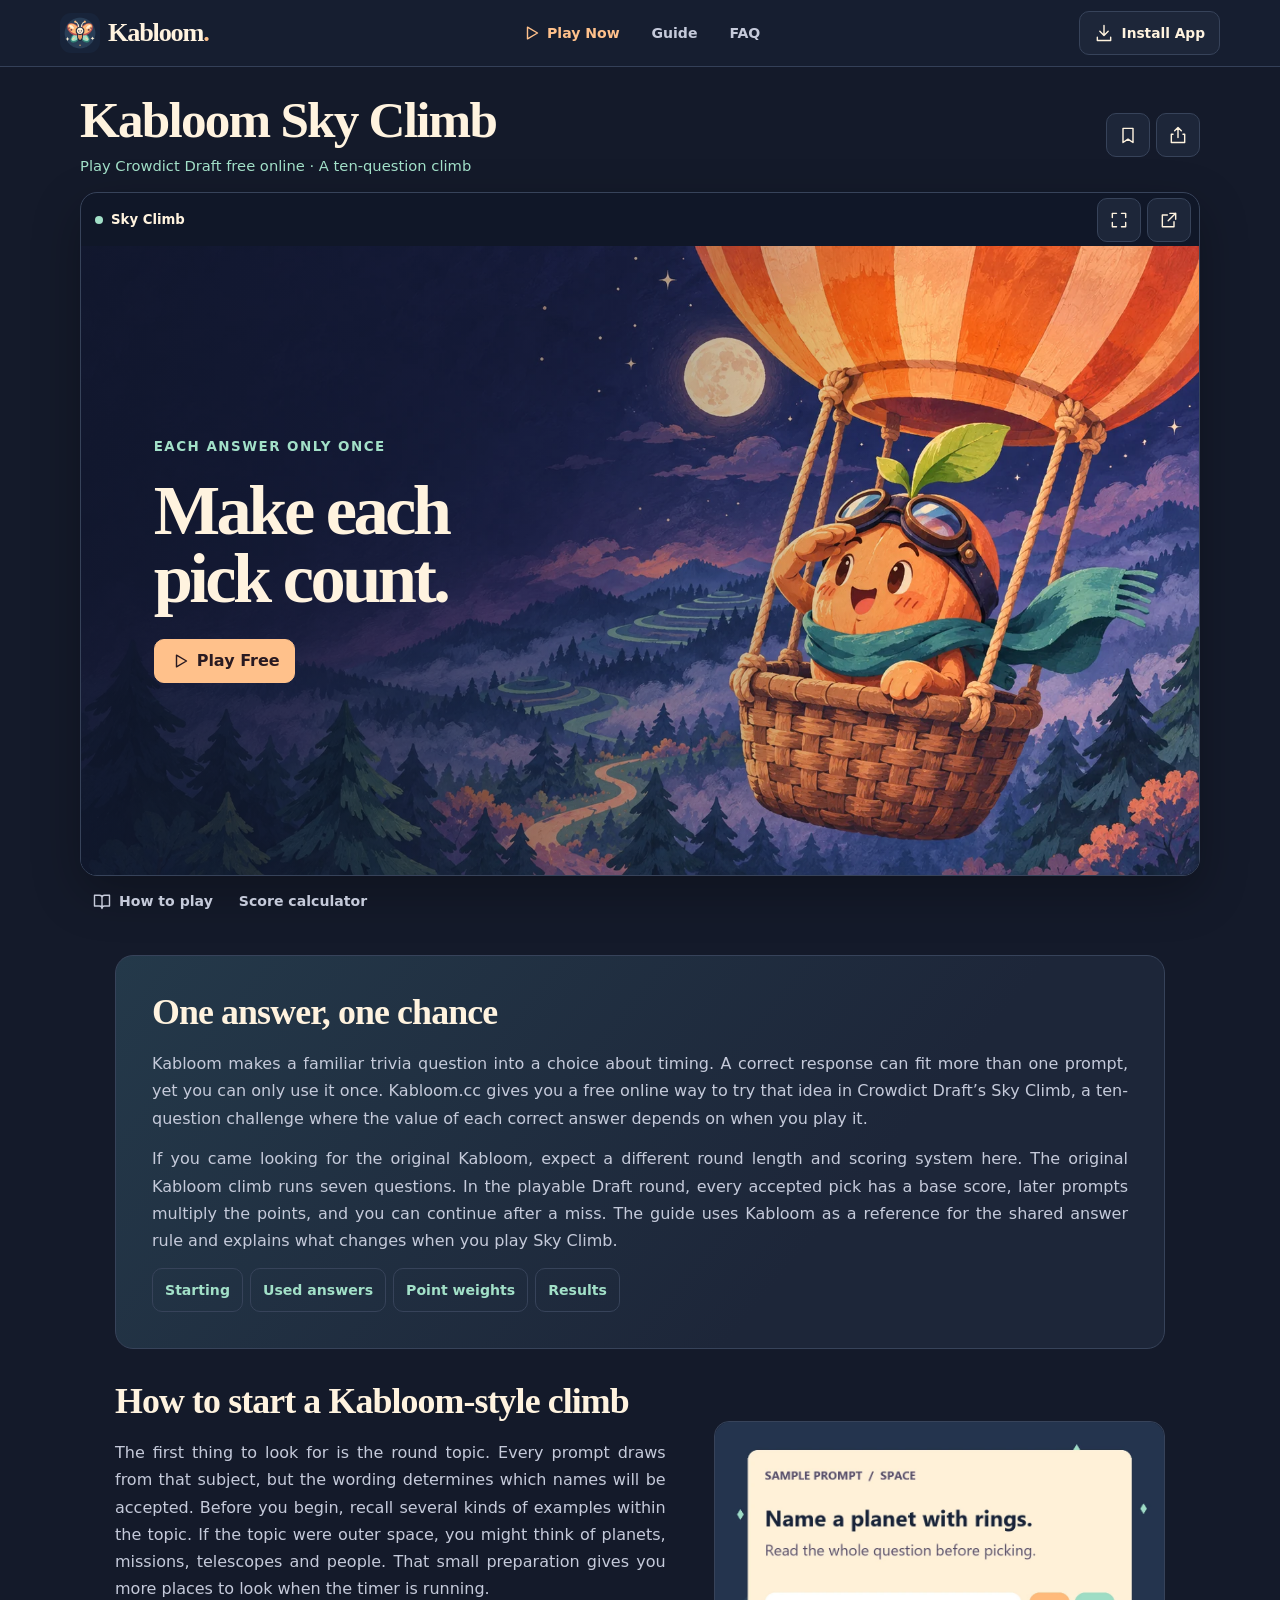
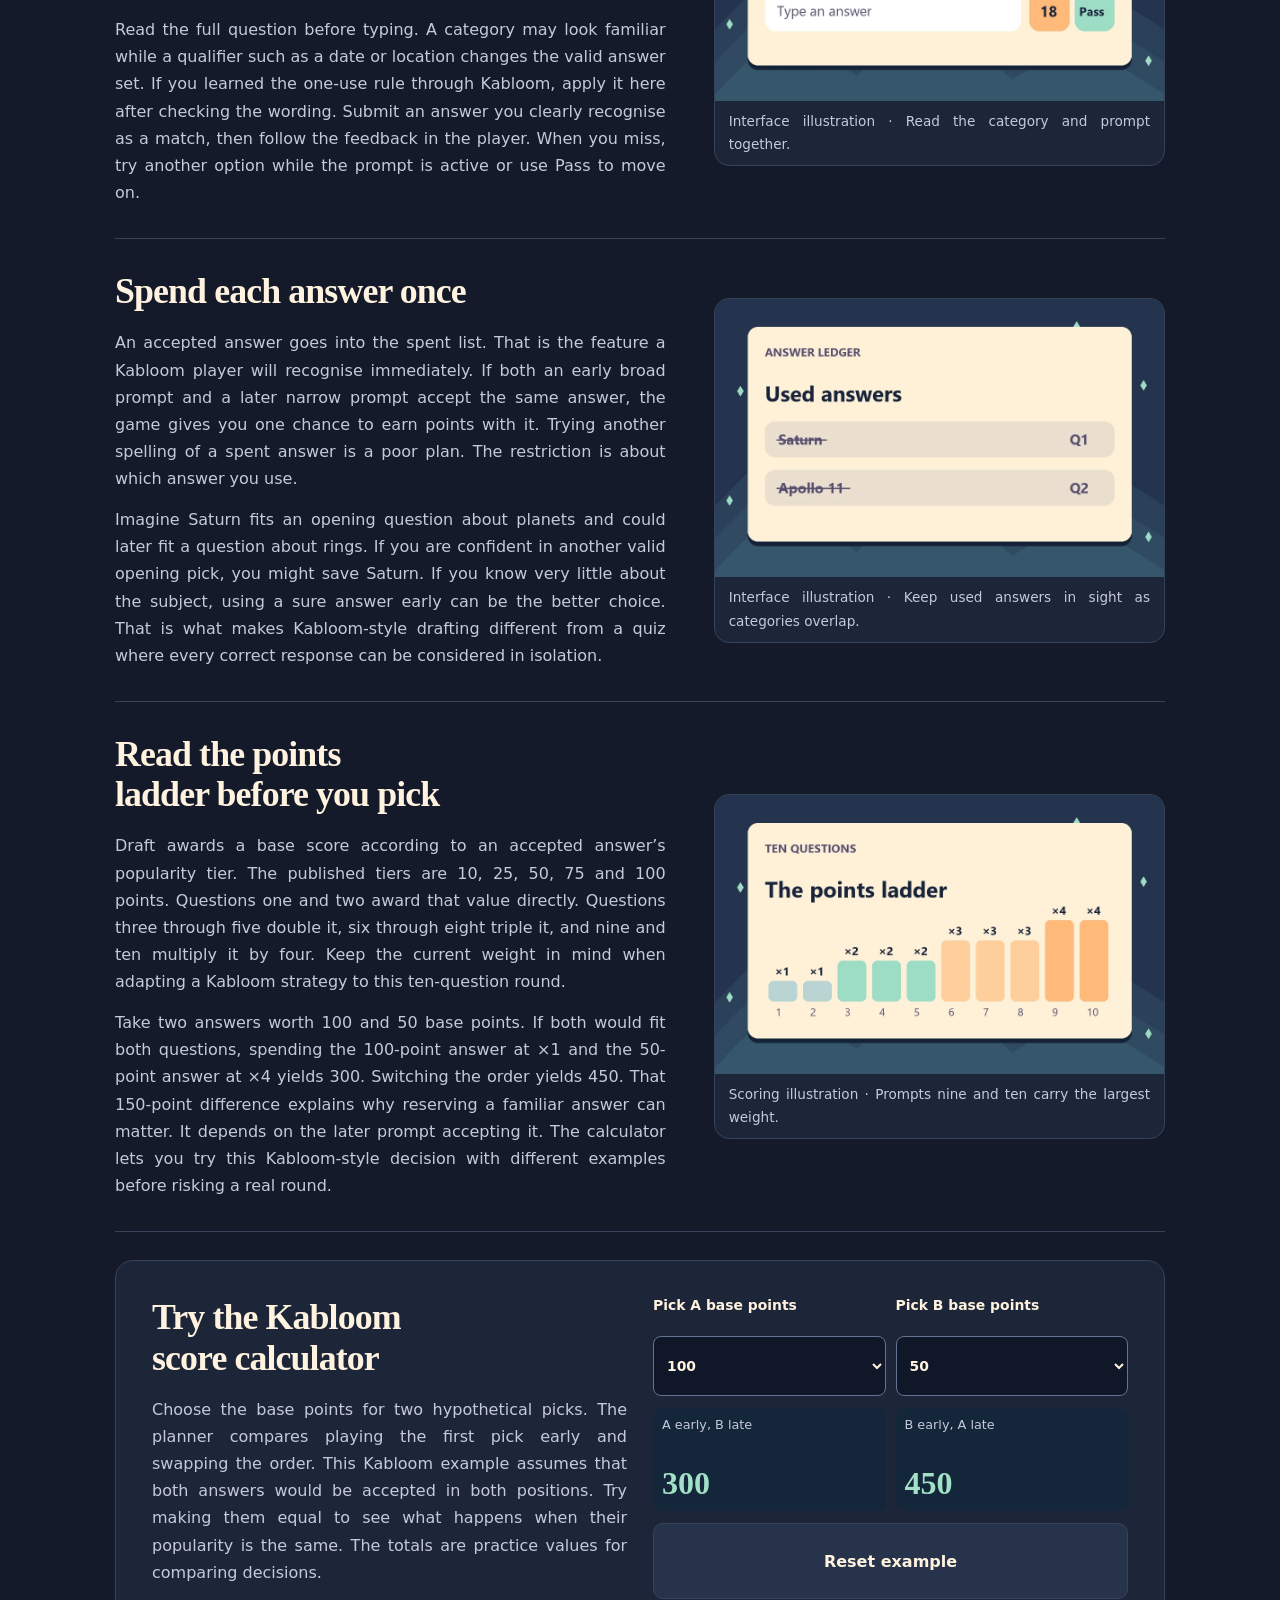
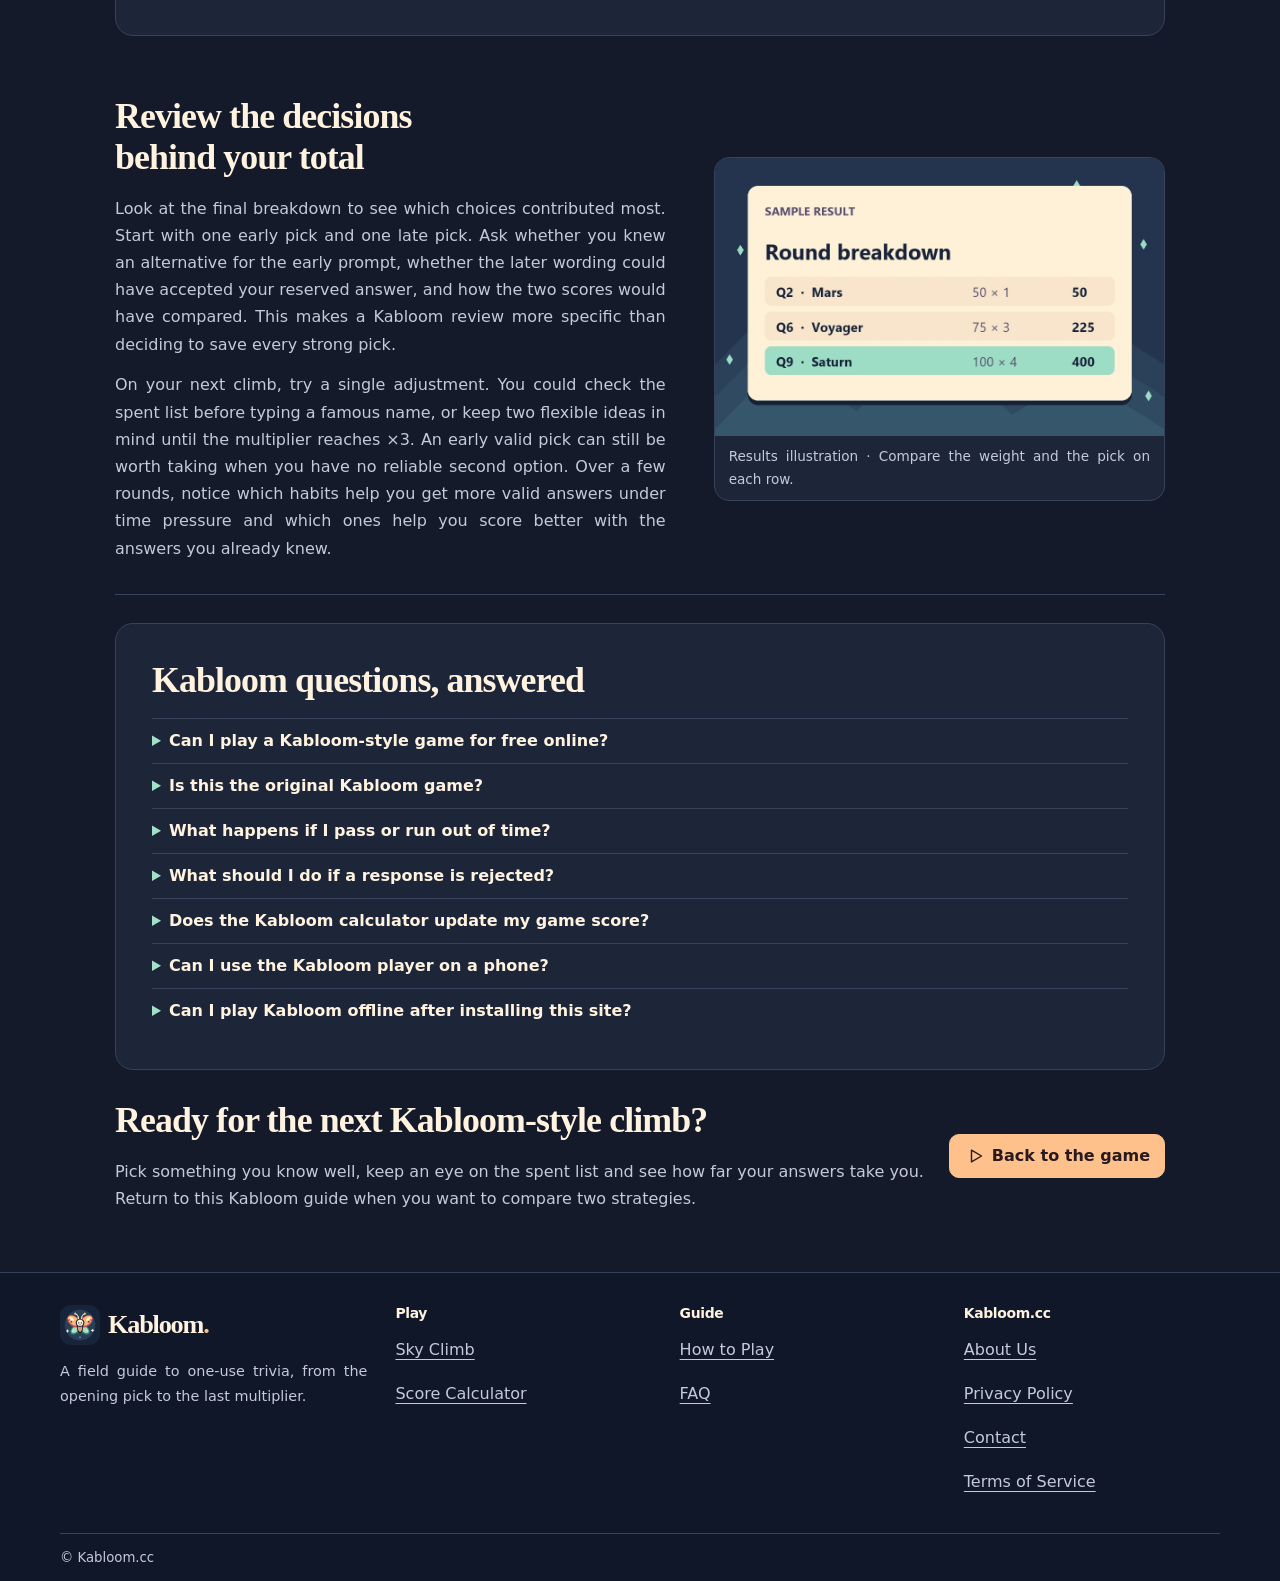
==== index.html @ 03c5b760 "Publish Kabloom static site" ====
<!doctype html>
<html lang="en"><head><meta charset="utf-8"><meta name="viewport" content="width=device-width, initial-scale=1">
<title>Kabloom Sky Climb – Play Trivia Free Online</title><meta name="description" content="Play a Kabloom-style trivia climb free online. Try Crowdict Draft, learn the one-use answer rule, and compare scores with the multiplier calculator.">
<link rel="canonical" href="https://kabloom.cc/">
<meta name="theme-color" content="#161d31"><meta property="og:type" content="website"><meta property="og:site_name" content="Kabloom.cc">
<meta property="og:title" content="Kabloom Sky Climb – Play Trivia Free Online"><meta property="og:description" content="Play a Kabloom-style trivia climb free online. Try Crowdict Draft, learn the one-use answer rule, and compare scores with the multiplier calculator.">
<meta property="og:image" content="https://kabloom.cc/images/kabloom-sky-climb-cover.webp"><meta name="twitter:card" content="summary_large_image">
<link rel="icon" type="image/svg+xml" href="/images/kabloom-logo.svg">
<link rel="apple-touch-icon" href="/images/kabloom-icon-192.png"><link rel="manifest" href="/manifest.webmanifest">
<link rel="stylesheet" href="/site.css"><script defer data-domain="kabloom.cc" data-api="https://data.1back.link/api/send" src="https://data.1back.link/js/app.js"></script><script type="module" src="/site.mjs"></script></head>
<body><a class="skip" href="#main">Skip to content</a><header class="top"><div class="top-inner wrap">
  <a href="/" class="brand"><img src="/images/kabloom-logo.webp" width="40" height="40" alt=""><span>Kabloom<span class="brand-dot">.</span></span></a><nav aria-label="Primary navigation"><a class="play-link" href="/#play"><svg viewBox="0 0 24 24" aria-hidden="true" fill="none" stroke="currentColor" stroke-width="1.7" stroke-linecap="round" stroke-linejoin="round"><path d="m9 5 12 7-12 7V5Z"/></svg><span>Play Now</span></a><a class="guide-link" href="/#guide">Guide</a><a class="faq-link" href="/#faq">FAQ</a></nav>
  <button class="button install" type="button" data-install><svg viewBox="0 0 24 24" aria-hidden="true" fill="none" stroke="currentColor" stroke-width="1.7" stroke-linecap="round" stroke-linejoin="round"><path d="M12 3v12m-5-5 5 5 5-5M4 17v4h16v-4"/></svg><span>Install App</span></button>
</div></header><main id="main"><section id="play" class="play-section wrap" aria-labelledby="game-title">
  <div class="game-heading"><div><h1 id="game-title">Kabloom Sky Climb</h1><p>Play Crowdict Draft free online · A ten-question climb</p></div>
    <div class="page-actions">
      <button type="button" class="icon-button" aria-label="Save page" title="Save page" id="save" aria-pressed="false" hidden><svg viewBox="0 0 24 24" aria-hidden="true" fill="none" stroke="currentColor" stroke-width="1.7" stroke-linecap="round" stroke-linejoin="round"><path d="M6 4h12v17l-6-4-6 4Z"/></svg></button>
      <button type="button" class="icon-button" aria-label="Share Kabloom" title="Share Kabloom" id="share" hidden><svg viewBox="0 0 24 24" aria-hidden="true" fill="none" stroke="currentColor" stroke-width="1.7" stroke-linecap="round" stroke-linejoin="round"><path d="M12 15V3m-4 4 4-4 4 4M6 11H4v10h16V11h-2"/></svg></button>
    </div>
  </div>
  <div id="player" class="player">
    <div class="player-bar"><span><i></i> Sky Climb</span><div class="player-actions">
      <button type="button" class="icon-button" aria-label="Enter fullscreen" title="Enter fullscreen" id="fullscreen" aria-pressed="false" hidden><svg viewBox="0 0 24 24" aria-hidden="true" fill="none" stroke="currentColor" stroke-width="1.7" stroke-linecap="round" stroke-linejoin="round"><path d="M9 4H4v5m11-5h5v5M4 15v5h5m11-5v5h-5"/></svg></button>
      <a class="icon-button" href="https://crowdict.com/embed/draft?stage=climb" target="_blank" rel="noopener noreferrer" aria-label="Open game in a new tab" title="Open game in a new tab"><svg viewBox="0 0 24 24" aria-hidden="true" fill="none" stroke="currentColor" stroke-width="1.7" stroke-linecap="round" stroke-linejoin="round"><path d="M13 4h7v7m0-7-9 9m7 1v6H4V6h6"/></svg></a>
      <button type="button" class="icon-button" aria-label="Close game" title="Close game" id="close-game" hidden><svg viewBox="0 0 24 24" aria-hidden="true" fill="none" stroke="currentColor" stroke-width="1.7" stroke-linecap="round" stroke-linejoin="round"><path d="m6 6 12 12M6 18 18 6"/></svg></button>
    </div></div>
    <div class="viewport" id="game-viewport" data-player-url="https://crowdict.com/embed/draft?stage=climb">
      <div id="launch-cover" class="launch-cover">
        <img src="/images/kabloom-sky-climb-cover.webp" width="1672" height="941" fetchpriority="high" alt="An apricot seed adventurer in a hot-air balloon over a forest at twilight">
        <div class="cover-copy"><span>Each answer only once</span><strong>Make each<br>pick count.</strong><a class="button primary" id="launch" href="https://crowdict.com/embed/draft?stage=climb" target="_blank" rel="noopener noreferrer"><svg viewBox="0 0 24 24" aria-hidden="true" fill="none" stroke="currentColor" stroke-width="1.7" stroke-linecap="round" stroke-linejoin="round"><path d="m9 5 12 7-12 7V5Z"/></svg> Play Free</a></div>
      </div>
    </div>
    <p id="player-status" class="player-status" role="status" hidden></p>
  </div>
  <div class="after-player">
    <a href="#guide"><svg viewBox="0 0 24 24" aria-hidden="true" fill="none" stroke="currentColor" stroke-width="1.7" stroke-linecap="round" stroke-linejoin="round"><path d="M3 5h6a3 3 0 0 1 3 3v13a3 3 0 0 0-3-3H3Zm18 0h-6a3 3 0 0 0-3 3v13a3 3 0 0 1 3-3h6Z"/></svg> How to play</a><a href="#calculator">Score calculator</a>
    <span id="save-status" role="status"></span>
  </div>
</section><div class="reading wrap">
  <section id="guide" class="overview panel"><h2>One answer, one chance</h2>
    <p>Kabloom makes a familiar trivia question into a choice about timing. A correct response can fit more than one prompt, yet you can only use it once. Kabloom.cc gives you a free online way to try that idea in Crowdict Draft’s Sky Climb, a ten-question challenge where the value of each correct answer depends on when you play it.</p>
    <p>If you came looking for the original Kabloom, expect a different round length and scoring system here. The original Kabloom climb runs seven questions. In the playable Draft round, every accepted pick has a base score, later prompts multiply the points, and you can continue after a miss. The guide uses Kabloom as a reference for the shared answer rule and explains what changes when you play Sky Climb.</p>
    <nav class="jump-links" aria-label="Guide chapters"><a href="#start">Starting</a><a href="#spent">Used answers</a><a href="#scoring">Point weights</a><a href="#results">Results</a></nav>
  </section>
  <section id="start" class="chapter">
    <div class="chapter-copy"><h2>How to start a Kabloom-style climb</h2><p>The first thing to look for is the round topic. Every prompt draws from that subject, but the wording determines which names will be accepted. Before you begin, recall several kinds of examples within the topic. If the topic were outer space, you might think of planets, missions, telescopes and people. That small preparation gives you more places to look when the timer is running.</p><p>Read the full question before typing. A category may look familiar while a qualifier such as a date or location changes the valid answer set. If you learned the one-use rule through Kabloom, apply it here after checking the wording. Submit an answer you clearly recognise as a match, then follow the feedback in the player. When you miss, try another option while the prompt is active or use Pass to move on.</p></div>
    <figure><a href="/images/kabloom-guide-prompt.webp" data-art aria-label="Enlarge prompt illustration"><img src="/images/kabloom-guide-prompt.webp" width="1000" height="620" loading="lazy" alt="Illustrated question card with a category, answer field, timer and pass button"></a><figcaption>Interface illustration · Read the category and prompt together.</figcaption></figure>
  </section><section id="spent" class="chapter">
    <div class="chapter-copy"><h2>Spend each answer once</h2><p>An accepted answer goes into the spent list. That is the feature a Kabloom player will recognise immediately. If both an early broad prompt and a later narrow prompt accept the same answer, the game gives you one chance to earn points with it. Trying another spelling of a spent answer is a poor plan. The restriction is about which answer you use.</p><p>Imagine Saturn fits an opening question about planets and could later fit a question about rings. If you are confident in another valid opening pick, you might save Saturn. If you know very little about the subject, using a sure answer early can be the better choice. That is what makes Kabloom-style drafting different from a quiz where every correct response can be considered in isolation.</p></div>
    <figure><a href="/images/kabloom-guide-spent.webp" data-art aria-label="Enlarge spent illustration"><img src="/images/kabloom-guide-spent.webp" width="1000" height="620" loading="lazy" alt="Illustrated answer ledger with Saturn and Apollo 11 marked as used"></a><figcaption>Interface illustration · Keep used answers in sight as categories overlap.</figcaption></figure>
  </section><section id="scoring" class="chapter">
    <div class="chapter-copy"><h2>Read the points ladder before you pick</h2><p>Draft awards a base score according to an accepted answer’s popularity tier. The published tiers are 10, 25, 50, 75 and 100 points. Questions one and two award that value directly. Questions three through five double it, six through eight triple it, and nine and ten multiply it by four. Keep the current weight in mind when adapting a Kabloom strategy to this ten-question round.</p><p>Take two answers worth 100 and 50 base points. If both would fit both questions, spending the 100-point answer at ×1 and the 50-point answer at ×4 yields 300. Switching the order yields 450. That 150-point difference explains why reserving a familiar answer can matter. It depends on the later prompt accepting it. The calculator lets you try this Kabloom-style decision with different examples before risking a real round.</p></div>
    <figure><a href="/images/kabloom-guide-ladder.webp" data-art aria-label="Enlarge ladder illustration"><img src="/images/kabloom-guide-ladder.webp" width="1000" height="620" loading="lazy" alt="Ten-step score ladder rising from a one-times to a four-times multiplier"></a><figcaption>Scoring illustration · Prompts nine and ten carry the largest weight.</figcaption></figure>
  </section><section class="calculator panel" id="calculator" aria-labelledby="calc-title">
  <div><h2 id="calc-title">Try the Kabloom score calculator</h2>
    <p>Choose the base points for two hypothetical picks. The planner compares playing the first pick early and swapping the order. This Kabloom example assumes that both answers would be accepted in both positions. Try making them equal to see what happens when their popularity is the same. The totals are practice values for comparing decisions.</p>
    <noscript><p>Enable JavaScript to change the example below.</p></noscript>
  </div>
  <form id="score-form">
    <div class="score-inputs"><label>Pick A base points<select name="first"><option>10</option><option>25</option><option>50</option><option>75</option><option selected>100</option></select></label>
    <label>Pick B base points<select name="second"><option>10</option><option>25</option><option selected>50</option><option>75</option><option>100</option></select></label></div>
    <div class="score-result" aria-live="polite" aria-atomic="true"><span>A early, B late <strong data-forward>300</strong></span><span>B early, A late <strong data-reverse>450</strong></span></div>
    <button type="reset" class="button secondary">Reset example</button>
  </form>
</section><section id="results" class="chapter">
    <div class="chapter-copy"><h2>Review the decisions behind your total</h2><p>Look at the final breakdown to see which choices contributed most. Start with one early pick and one late pick. Ask whether you knew an alternative for the early prompt, whether the later wording could have accepted your reserved answer, and how the two scores would have compared. This makes a Kabloom review more specific than deciding to save every strong pick.</p><p>On your next climb, try a single adjustment. You could check the spent list before typing a famous name, or keep two flexible ideas in mind until the multiplier reaches ×3. An early valid pick can still be worth taking when you have no reliable second option. Over a few rounds, notice which habits help you get more valid answers under time pressure and which ones help you score better with the answers you already knew.</p></div>
    <figure><a href="/images/kabloom-guide-results.webp" data-art aria-label="Enlarge results illustration"><img src="/images/kabloom-guide-results.webp" width="1000" height="620" loading="lazy" alt="Illustrated score review showing sample answers and their multiplied points"></a><figcaption>Results illustration · Compare the weight and the pick on each row.</figcaption></figure>
  </section>
  <section class="faq panel" id="faq"><h2>Kabloom questions, answered</h2>
    <details><summary>Can I play a Kabloom-style game for free online?</summary><p>Yes. The player opens the free daily Crowdict Draft in its Sky Climb stage. The Kabloom guide and the example calculator are also available in your browser. The game provider controls the current topic and the availability of the live round.</p></details><details><summary>Is this the original Kabloom game?</summary><p>Kabloom.cc is an independent guide. The playable climb is Crowdict Draft, a separate game built around the shared idea of using an answer once. The original Kabloom uses seven questions, while this climb uses ten and gives later questions larger multipliers.</p></details><details><summary>What happens if I pass or run out of time?</summary><p>In Draft you earn zero points on that prompt and can continue to the next one, where there is one. A pass does not use an answer. That matters if you are expecting the Kabloom rule where a timeout ends the climb.</p></details><details><summary>What should I do if a response is rejected?</summary><p>Check whether you spent the answer earlier and whether it satisfies every part of the prompt. If time remains, try a different valid answer. The controls and feedback inside the game tell you what happened.</p></details><details><summary>Does the Kabloom calculator update my game score?</summary><p>The calculator compares two fictional picks with the same weighting scheme. It runs on this page and changes the example total when you adjust a value. Your play, accepted answers and actual result stay in the embedded game.</p></details><details><summary>Can I use the Kabloom player on a phone?</summary><p>Open the climb and use the answer field with your on-screen keyboard. If you need more room, try the full-screen control or open the same game in a separate tab. The game runs in an external frame, so browser settings may change how those options behave.</p></details><details><summary>Can I play Kabloom offline after installing this site?</summary><p>The installation opens the Kabloom guide from your home screen on supported browsers. After a successful visit, the guide and its examples can be cached. The live daily climb needs a connection to its game provider.</p></details>
  </section>
  <section class="final-cta"><div><h2>Ready for the next Kabloom-style climb?</h2>
    <p>Pick something you know well, keep an eye on the spent list and see how far your answers take you. Return to this Kabloom guide when you want to compare two strategies.</p></div>
    <a class="button primary" href="#play"><svg viewBox="0 0 24 24" aria-hidden="true" fill="none" stroke="currentColor" stroke-width="1.7" stroke-linecap="round" stroke-linejoin="round"><path d="m9 5 12 7-12 7V5Z"/></svg> Back to the game</a>
  </section>
</div></main><dialog id="share-dialog" aria-labelledby="share-title"><div class="dialog-body">
  <button type="button" class="icon-button" aria-label="Close share options" title="Close share options" data-close-dialog><svg viewBox="0 0 24 24" aria-hidden="true" fill="none" stroke="currentColor" stroke-width="1.7" stroke-linecap="round" stroke-linejoin="round"><path d="m6 6 12 12M6 18 18 6"/></svg></button>
  <h2 id="share-title">Share Kabloom</h2><button type="button" class="button secondary" data-copy>Copy site link</button>
  <label class="share-field" hidden>Site link <input readonly value="https://kabloom.cc/"></label><p role="status" class="feedback"></p>
</div></dialog><dialog id="art-dialog" aria-label="Enlarged guide illustration"><div class="dialog-body"><button type="button" class="icon-button" aria-label="Close illustration" title="Close illustration" data-close-dialog><svg viewBox="0 0 24 24" aria-hidden="true" fill="none" stroke="currentColor" stroke-width="1.7" stroke-linecap="round" stroke-linejoin="round"><path d="m6 6 12 12M6 18 18 6"/></svg></button><img alt=""></div></dialog><footer class="footer"><div class="footer-grid wrap">
  <div><a href="/" class="brand"><img src="/images/kabloom-logo.webp" width="40" height="40" alt=""><span>Kabloom<span class="brand-dot">.</span></span></a><p>A field guide to one-use trivia, from the opening pick to the last multiplier.</p></div>
  <nav aria-label="Game"><h2>Play</h2><a href="/#play">Sky Climb</a><a href="/#calculator">Score Calculator</a></nav>
  <nav aria-label="Guide"><h2>Guide</h2><a href="/#guide">How to Play</a><a href="/#faq">FAQ</a></nav>
  <nav aria-label="Site information"><h2>Kabloom.cc</h2><a href="/about/">About Us</a><a href="/privacy/">Privacy Policy</a><a href="/contact/">Contact</a><a href="/terms/">Terms of Service</a></nav>
</div><div class="copyright wrap">© Kabloom.cc</div></footer><dialog id="install-dialog" aria-labelledby="install-title"><div class="dialog-body">
  <button type="button" class="icon-button" aria-label="Close installation help" title="Close installation help" data-close-dialog><svg viewBox="0 0 24 24" aria-hidden="true" fill="none" stroke="currentColor" stroke-width="1.7" stroke-linecap="round" stroke-linejoin="round"><path d="m6 6 12 12M6 18 18 6"/></svg></button>
  <h2 id="install-title">Install Kabloom</h2><p>Keep the guide one tap away. The live game needs internet access.</p>
  <button type="button" class="button primary" id="native-install" hidden><svg viewBox="0 0 24 24" aria-hidden="true" fill="none" stroke="currentColor" stroke-width="1.7" stroke-linecap="round" stroke-linejoin="round"><path d="M12 3v12m-5-5 5 5 5-5M4 17v4h16v-4"/></svg> Install app</button>
  <div id="install-help"><p>On iPhone or iPad, open Safari’s Share menu and choose <strong>Add to Home Screen</strong>. On other browsers, look for <strong>Install</strong> or <strong>Add to Home Screen</strong> in the browser menu. You can also bookmark this page.</p></div>
  <button type="button" class="button secondary" data-copy>Copy site link</button>
  <label class="share-field" hidden>Site link <input readonly value="https://kabloom.cc/"></label><p role="status" class="feedback"></p>
</div></dialog></body></html>
---- site.css ----
:root {
  color-scheme: dark;
  --page: #141a2a;
  --panel: #1d2639;
  --dark: #101728;
  --line: #37435a;
  --text: #fff3df;
  --muted: #c5cada;
  --mint: #a2e0c8;
  --peach: #ffc18b;
  --font-heading: Georgia, "Times New Roman", serif;
  font-family: system-ui, -apple-system, "Segoe UI", sans-serif;
  background: var(--page);
  color: var(--text);
}
* { box-sizing: border-box; }
[hidden] { display: none !important; }
body { margin: 0; }
a { color: var(--mint); text-underline-offset: .24em; }
button, input, select { font: inherit; }
button, summary { cursor: pointer; }
button { color: inherit; }
button:disabled { cursor: wait; opacity: .72; }
img { max-width: 100%; display: block; }
svg { width: 20px; height: 20px; flex: 0 0 auto; }
h1, h2 { font-family: var(--font-heading); font-weight: 700; text-wrap: balance; line-height: 1.12; margin: 0 0 .5em; }
h1 { font-size: clamp(1.9rem, 4vw, 3.25rem); letter-spacing: -.035em; }
h2 { font-size: clamp(1.48rem, 2.8vw, 2.25rem); letter-spacing: -.025em; }
p, figcaption, .prose li {
  text-align: justify;
  text-align-last: start;
  hyphens: auto;
  overflow-wrap: anywhere;
  line-height: 1.7;
  color: var(--muted);
}
p { margin: 0 0 .85em; }
p:last-child { margin-bottom: 0; }
:focus-visible { outline: 3px solid var(--mint); outline-offset: 3px; }
.wrap { width: min(1160px, calc(100% - 40px)); margin-inline: auto; }
.skip { position: absolute; z-index: 6; inset: 5px auto auto 10px; transform: translateY(-180%); padding: 10px; background: var(--dark); }
.skip:focus { transform: none; }
.top { border-bottom: 1px solid #344058; background: #161e30; }
.top-inner { min-height: 66px; display: grid; grid-template-columns: 1fr auto 1fr; align-items: center; gap: 16px; }
.brand { display: inline-flex; width: fit-content; align-items: center; gap: 8px; color: var(--text); text-decoration: none; font: 700 1.64rem/1 var(--font-heading); letter-spacing: -.045em; min-height: 44px; }
.brand img { border-radius: 11px; }
.brand-dot { color: var(--peach); }
.top nav { display: flex; align-items: center; gap: 8px; }
.top nav a, .jump-links a, .after-player a {
  min-height: 44px; padding: 0 12px; display: inline-flex; align-items: center; justify-content: center; gap: 7px;
  border-radius: 10px; text-decoration: none; color: var(--muted); font-weight: 650; font-size: .88rem;
}
.top nav a:hover, .jump-links a:hover, .after-player a:hover { background: #2b354b; color: var(--text); }
.top nav .play-link { color: var(--peach); animation: play-more-bounce 1s ease-in-out infinite both; will-change: transform; }
@keyframes play-more-bounce {
  0%, 100% { transform: translate3d(0, 0, 0); }
  40% { transform: translate3d(0, -8px, 0); }
  58% { transform: translate3d(0, -3px, 0); }
}
.button, .icon-button {
  border-radius: 10px; border: 1px solid var(--line); min-height: 44px; display: inline-flex; align-items: center;
  justify-content: center; gap: 8px; padding: 8px 14px; font-weight: 700; text-decoration: none; color: var(--text); background: var(--panel);
  transition: background-color .18s, border-color .18s;
}
.install { justify-self: end; white-space: nowrap; font-size: .86rem; }
.button:hover, .icon-button:hover { border-color: var(--mint); background: #29384f; }
.primary { background: var(--peach); border-color: var(--peach); color: #291a21; }
.primary:hover { background: #ffe0b9; border-color: #ffe0b9; }
.secondary { background: #27334a; }
.icon-button { width: 44px; height: 44px; padding: 0; }
.icon-button[aria-pressed="true"] { color: var(--peach); border-color: var(--peach); }
#save[aria-pressed="true"] svg { fill: currentColor; }
.play-section { width: min(1120px, calc(100% - 40px)); margin-top: 24px; }
@media (min-width: 801px) {
  .play-section { width: min(1120px, calc(100% - 40px), max(730px, (100svh - 250px) * 16 / 9)); }
}
.game-heading { display: flex; justify-content: space-between; align-items: center; gap: 12px; margin-bottom: 14px; }
.game-heading h1 { margin-bottom: 5px; }
.game-heading p { color: var(--mint); font-size: .92rem; }
.page-actions, .player-actions { display: flex; gap: 6px; }
.player { border-radius: 17px; background: var(--dark); border: 1px solid var(--line); overflow: hidden; box-shadow: 0 17px 48px #0004; }
.player-bar { display: flex; min-height: 53px; justify-content: space-between; align-items: center; padding: 4px 8px 4px 14px; gap: 6px; }
.player-bar > span { display: inline-flex; gap: 8px; align-items: center; font-size: .83rem; font-weight: 700; white-space: nowrap; }
.player-bar i { width: 8px; height: 8px; border-radius: 50%; background: var(--mint); }
.viewport { width: 100%; aspect-ratio: 16 / 9; position: relative; background: #151929; }
.launch-cover, .launch-cover::after, .viewport iframe { position: absolute; inset: 0; width: 100%; height: 100%; border: 0; }
.launch-cover img { width: 100%; height: 100%; object-fit: cover; }
.launch-cover::after { content: ""; background: linear-gradient(90deg, #10162ad9, #10162a55 49%, transparent 75%); pointer-events: none; }
.cover-copy { position: absolute; z-index: 1; inset: 0 auto 0 6.5%; display: flex; flex-direction: column; align-items: start; justify-content: center; gap: clamp(5px, 2vw, 22px); }
.cover-copy > span { color: var(--mint); font-weight: 750; font-size: clamp(.67rem, 1.4vw, .84rem); letter-spacing: .11em; text-transform: uppercase; }
.cover-copy strong { font: 700 clamp(1.45rem, 5.5vw, 4.7rem)/.97 var(--font-heading); letter-spacing: -.05em; }
.cover-copy .button { margin-top: 4px; }
.player:fullscreen { display: grid; grid-template-rows: auto minmax(0, 1fr) auto; place-items: center; background: var(--dark); }
.player:fullscreen > .player-bar, .player:fullscreen > .player-status { width: 100%; }
.player:fullscreen .viewport { align-self: center; width: min(100%, (100dvh - 104px) * 16 / 9); }
.player-status { margin: 0; padding: 8px 14px; font-size: .85rem; }
.after-player { min-height: 49px; display: flex; align-items: center; gap: 2px; flex-wrap: wrap; }
.after-player span { color: var(--mint); font-size: .83rem; margin-left: auto; }
.reading { width: min(1050px, calc(100% - 40px)); padding: 30px 0 60px; }
.panel { border-radius: 18px; border: 1px solid var(--line); padding: clamp(16px, 4vw, 36px); background: var(--panel); }
.overview { background: linear-gradient(130deg, #24394a, var(--panel) 68%); }
.jump-links { display: flex; gap: 7px; flex-wrap: wrap; margin-top: 14px; }
.jump-links a { border: 1px solid var(--line); color: var(--mint); }
.chapter { display: grid; grid-template-columns: minmax(0, 1.22fr) minmax(0, 1fr); align-items: center; gap: clamp(22px, 4vw, 48px); padding-block: 32px; border-bottom: 1px solid var(--line); }
.chapter figure { margin: 0; border: 1px solid var(--line); border-radius: 15px; background: var(--panel); }
.chapter figure a { display: block; border-radius: 15px 15px 0 0; }
.chapter figure img { width: 100%; aspect-ratio: 100 / 62; height: auto; object-fit: cover; border-radius: inherit; }
.chapter figcaption { padding: 9px 14px; font-size: .85rem; }
.calculator { margin-block: 28px; display: grid; grid-template-columns: repeat(2, minmax(0, 1fr)); gap: 26px; }
.calculator form { display: grid; gap: 12px; }
.score-inputs, .score-result { display: grid; gap: 10px; grid-template-columns: repeat(2, minmax(0, 1fr)); }
.score-inputs label { display: grid; gap: 6px; font-size: .87rem; font-weight: 650; }
.score-inputs select, .share-field input { min-height: 44px; width: 100%; border: 1px solid #657491; border-radius: 8px; padding: 6px 9px; color: var(--text); background: var(--dark); }
.score-result span { display: flex; flex-direction: column; justify-content: space-between; padding: 9px; border-radius: 9px; background: #14263a; color: var(--muted); font-size: .8rem; }
.score-result strong { color: var(--mint); font: 700 2rem/1.15 var(--font-heading); }
.faq { margin-top: 28px; }
.faq details { border-top: 1px solid var(--line); }
.faq summary { padding: 12px 0; min-height: 44px; color: var(--text); font-weight: 700; }
.faq summary::marker { color: var(--mint); }
.faq details p { padding: 0 0 14px; }
.final-cta { display: grid; grid-template-columns: minmax(0, 1fr) auto; align-items: center; gap: 25px; margin-top: 30px; }
.prose section { margin-top: 26px; }
.prose h2 { font-size: 1.5rem; }
.info { min-height: 45vh; }
.footer { background: #101728; border-top: 1px solid var(--line); }
.footer-grid { display: grid; grid-template-columns: 1.2fr repeat(3, minmax(0, 1fr)); gap: 28px; padding-block: 30px; }
.footer-grid nav h2 { font: 750 .87rem/1.5 system-ui, sans-serif; min-height: 24px; margin: 0; }
.footer-grid nav a { min-height: 44px; width: fit-content; display: flex; align-items: center; color: var(--muted); }
.footer-grid p { margin-top: 10px; font-size: .9rem; }
.copyright { padding-block: 16px; border-top: 1px solid var(--line); color: var(--muted); font-size: .83rem; }
dialog { padding: 0; border: 1px solid #657491; border-radius: 17px; background: var(--panel); color: var(--text); width: min(470px, calc(100% - 30px)); max-height: calc(100dvh - 30px); }
dialog::backdrop { background: #080d19d9; }
.dialog-body { position: relative; padding: 24px; }
.dialog-body h2 { margin-right: 45px; }
.dialog-body > .icon-button { position: absolute; top: 10px; right: 10px; }
.dialog-body > .button { margin-block: 8px; }
.share-field { display: block; }
#art-dialog { width: min(1050px, calc(100% - 24px)); }
#art-dialog .dialog-body { padding-top: 62px; }
#art-dialog img { max-height: calc(100dvh - 130px); object-fit: contain; margin: auto; }
@media (max-width: 700px) {
  .wrap, .play-section, .reading { width: calc(100% - 28px); }
  .play-section { margin-top: 15px; }
  .top-inner { grid-template-columns: minmax(0, 1fr) auto; gap: 0 8px; padding-block: 5px; }
  .top nav { grid-column: 1 / -1; grid-row: 2; justify-content: start; }
  .top nav a { padding-inline: 9px; }
  .install { grid-column: 2; grid-row: 1; }
  .chapter, .calculator, .final-cta { grid-template-columns: 1fr; }
  .footer-grid { grid-template-columns: repeat(2, minmax(0, 1fr)); gap: 18px; }
  .footer-grid > :first-child { grid-column: 1 / -1; }
}
@media (max-width: 430px) {
  .game-heading { align-items: start; flex-direction: column; gap: 7px; }
  .game-heading p { font-size: .84rem; }
  .game-heading { position: relative; }
  .page-actions { order: 2; }
  .cover-copy { inset-inline-start: 5%; }
  .cover-copy .button { padding-inline: 10px; }
  .footer-grid > :last-child { grid-column: 1 / -1; display: grid; grid-template-columns: 1fr 1fr; }
  .footer-grid > :last-child h2 { grid-column: 1 / -1; }
}
@media (max-height: 540px) and (orientation: landscape) {
  .top-inner { grid-template-columns: minmax(0, 1fr) auto auto; gap: 8px; padding-block: 0; min-height: 52px; }
  .top nav { grid-column: 2; grid-row: 1; }
  .install { grid-column: 3; grid-row: 1; }
  .play-section { margin-top: 8px; }
  .game-heading h1 { font-size: 1.7rem; }
  .play-section { width: min(calc(100% - 28px), max(360px, (100svh - 178px) * 16 / 9)); }
  .cover-copy strong { font-size: clamp(1.55rem, 7svh, 3rem); }
}
@media (max-width: 540px) and (max-height: 540px) and (orientation: landscape) {
  .top nav .guide-link, .top nav .faq-link { display: none; }
}
@media (prefers-reduced-motion: reduce) {
  .top nav .play-link { animation: none; }
  .button, .icon-button { transition: none; }
}
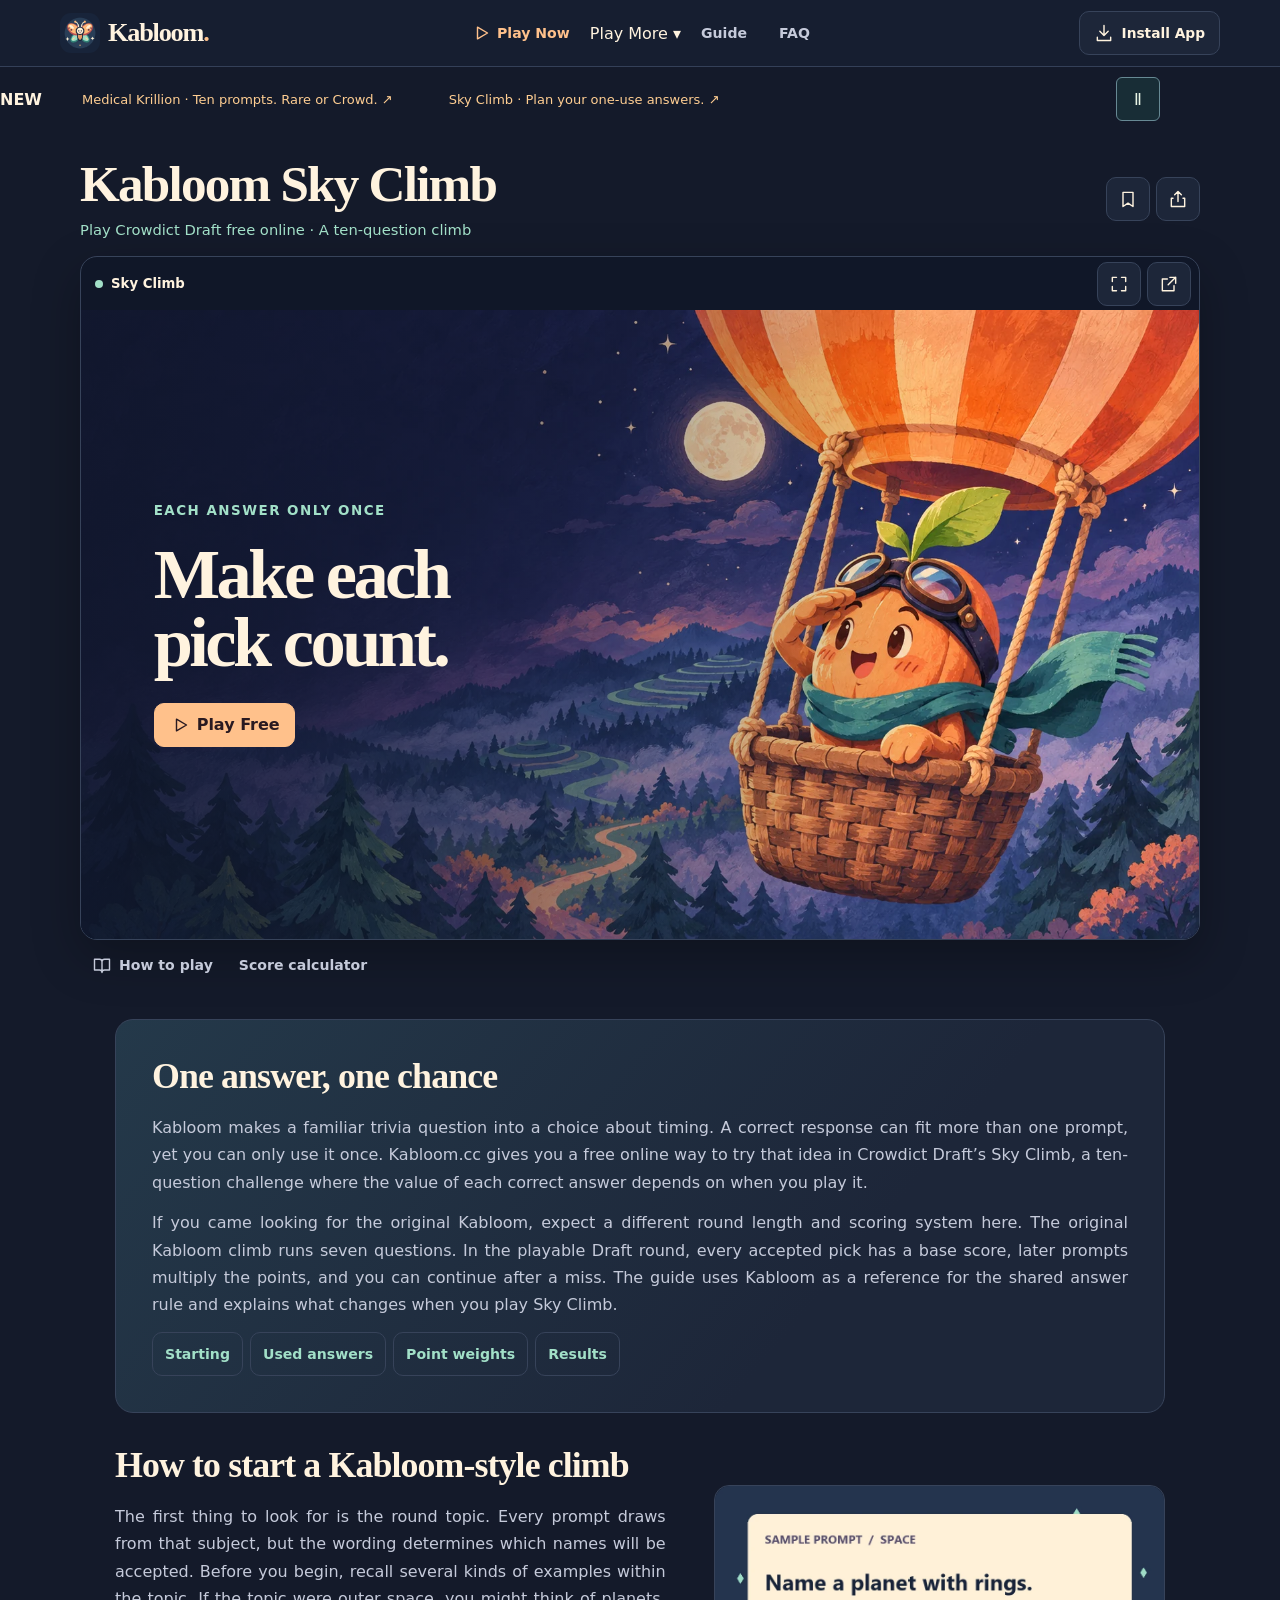
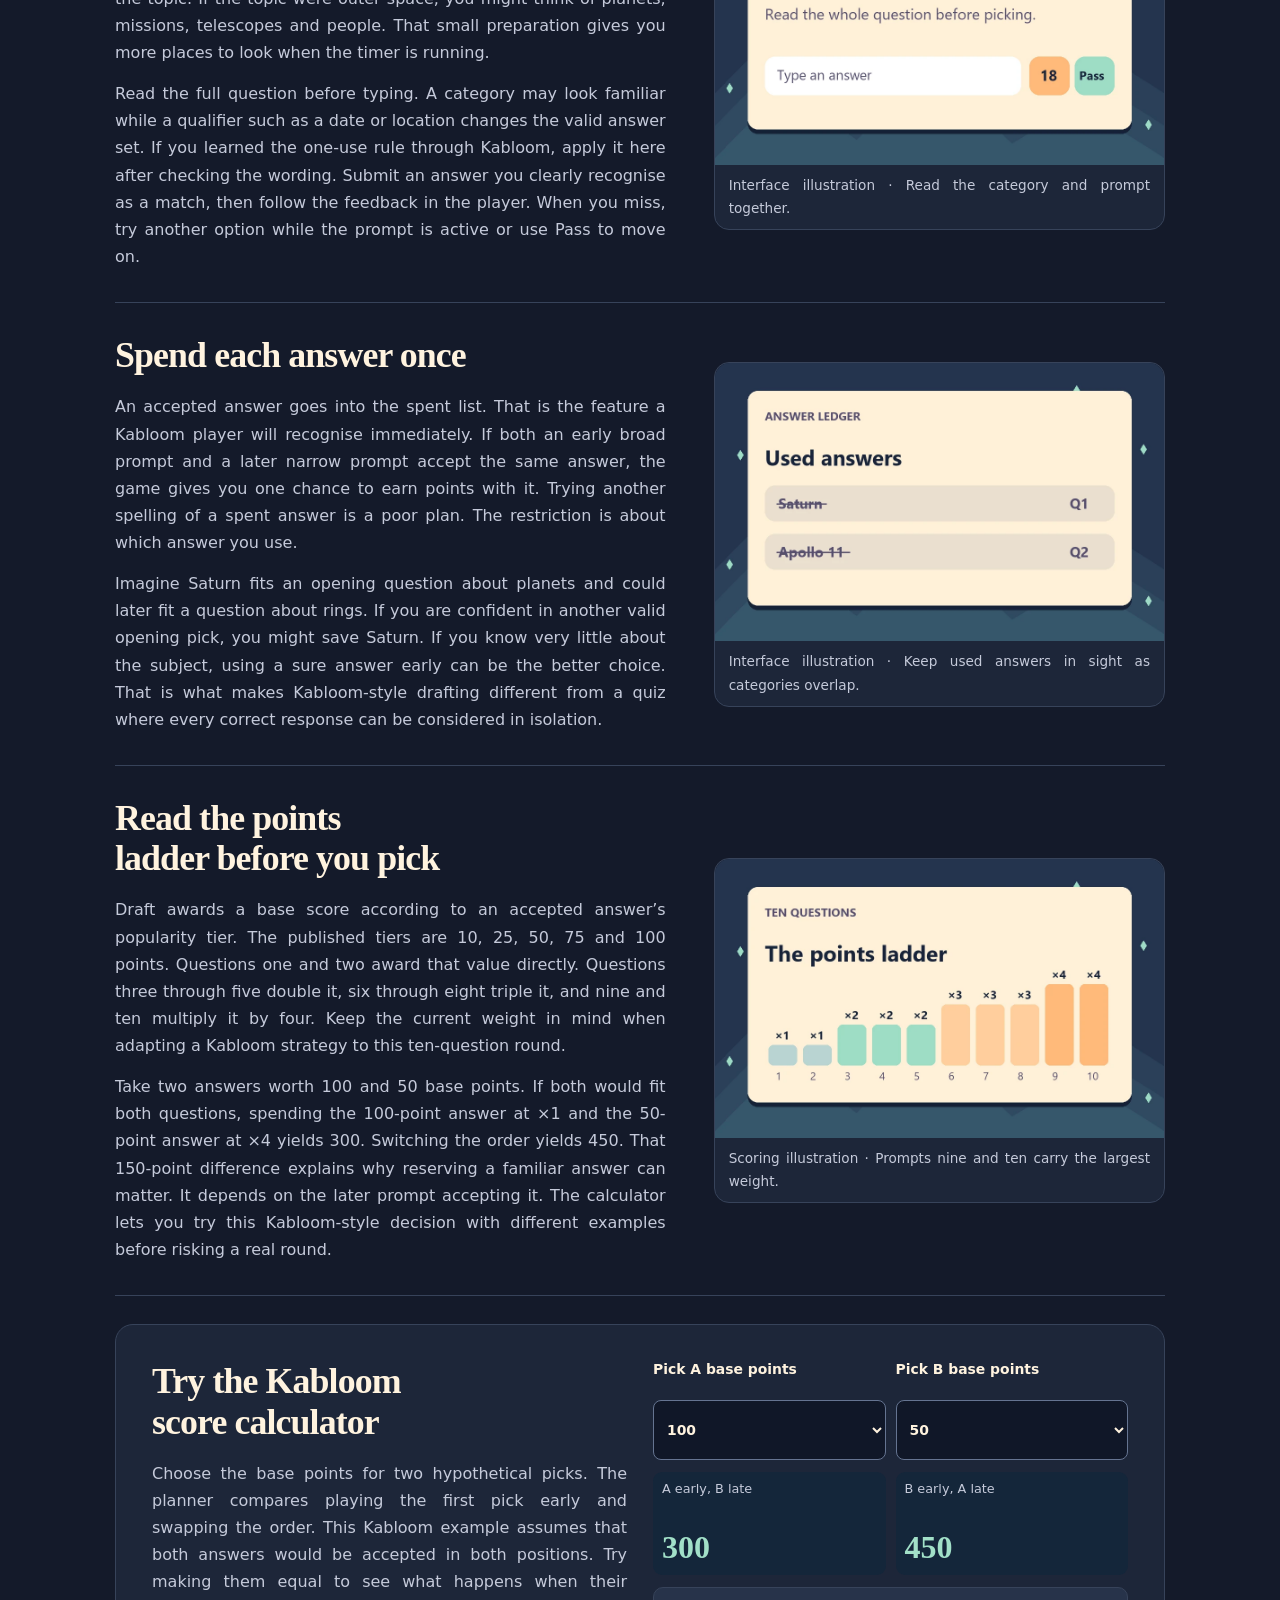
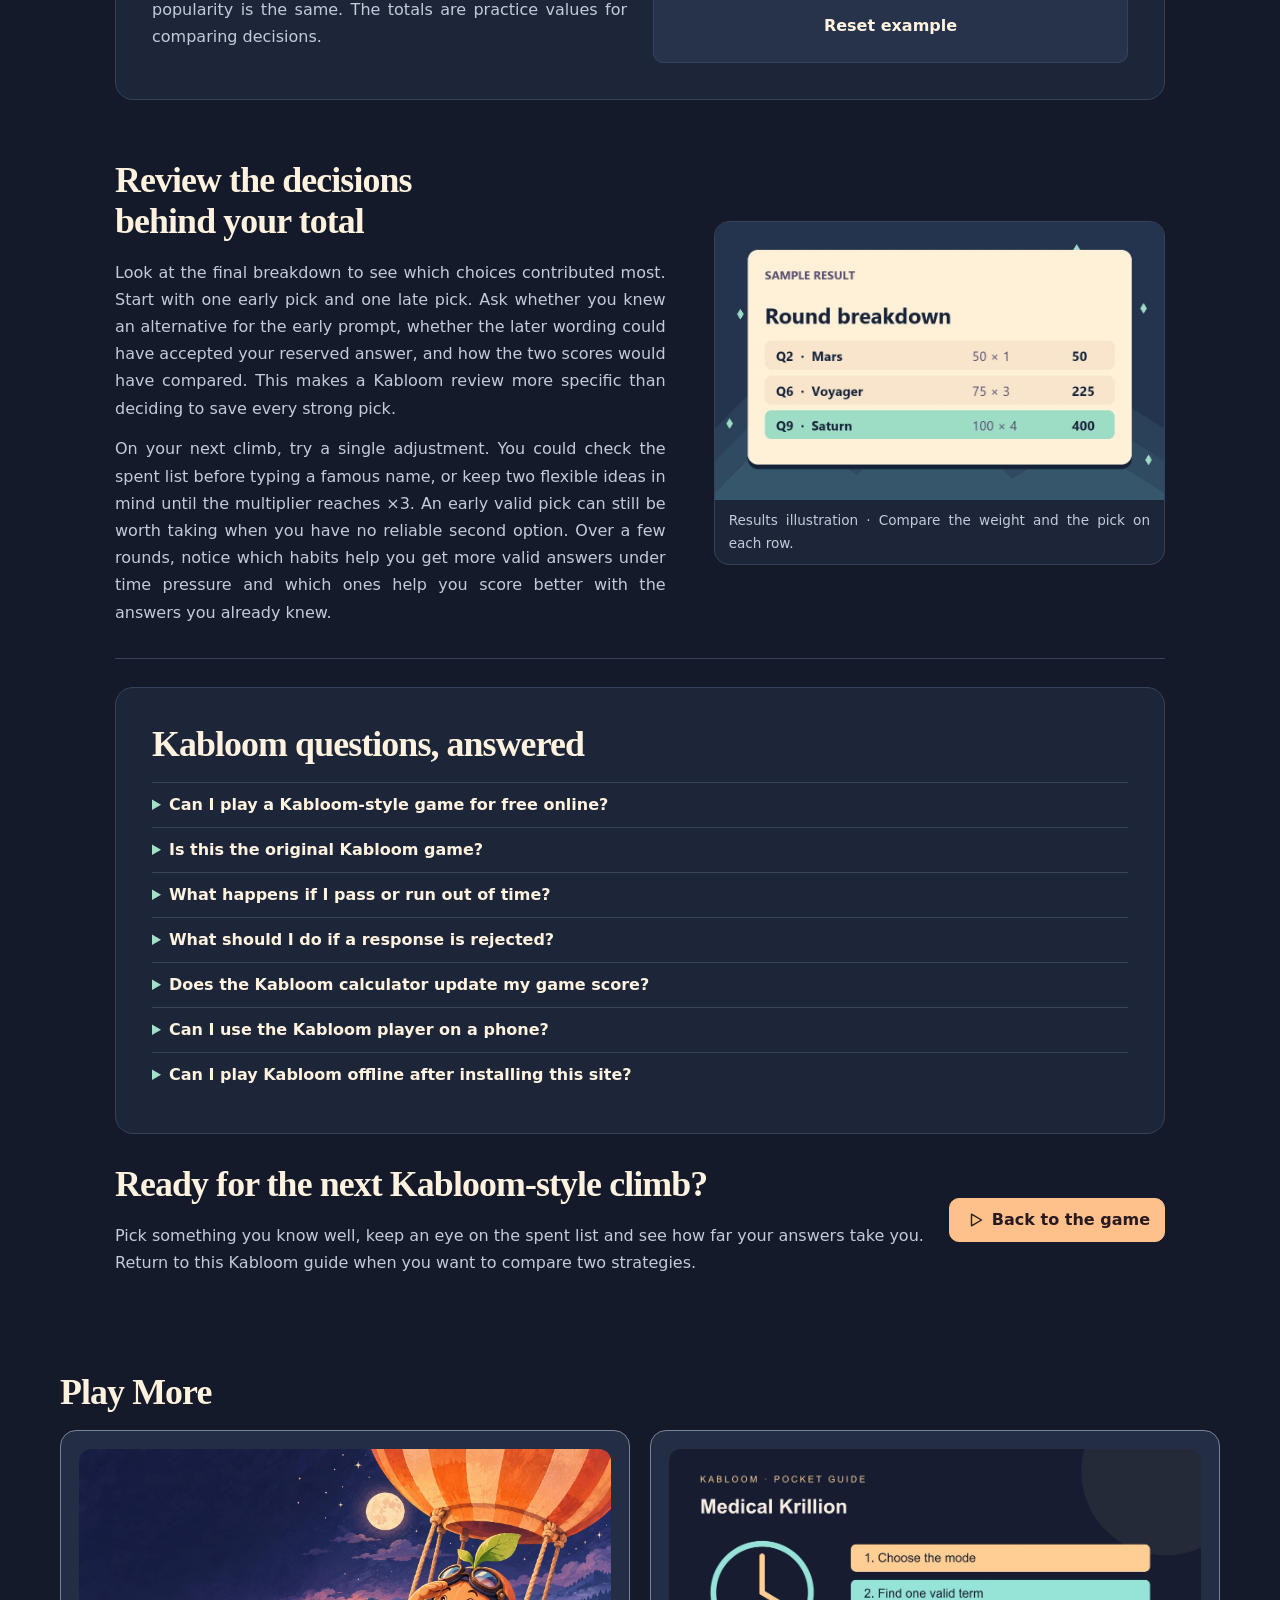
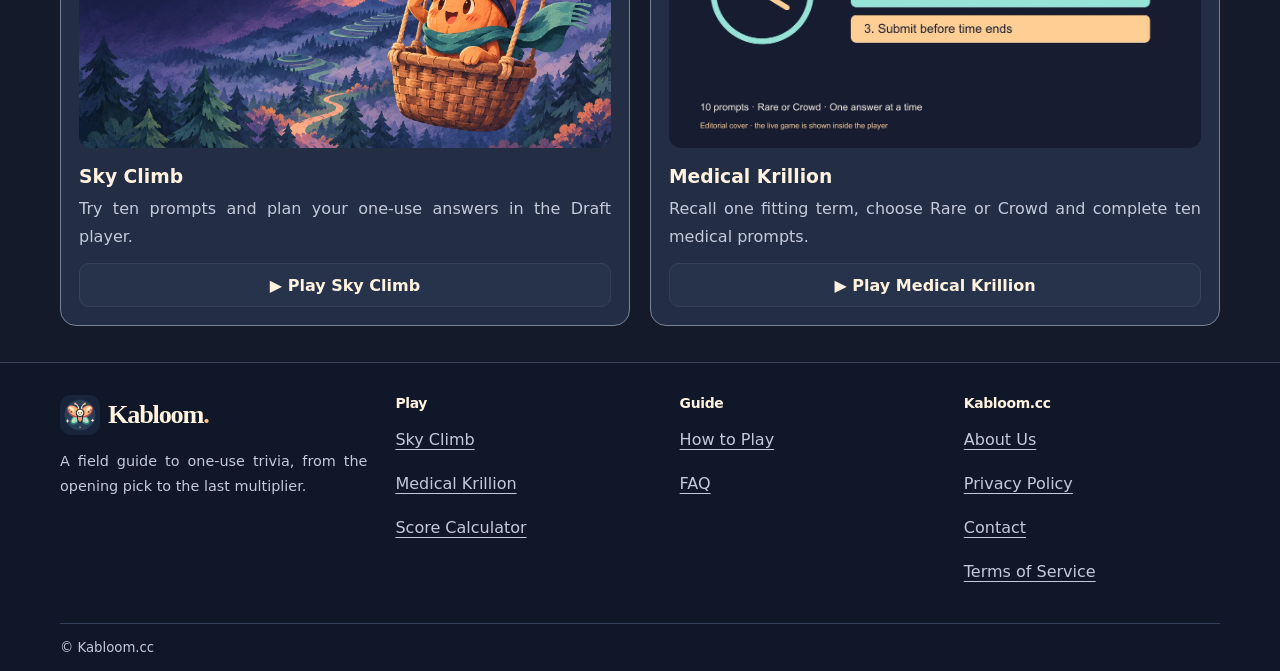
==== commit 02b243b9: "add medical game" ====
--- a/index.html
+++ b/index.html
@@ -7,11 +7,11 @@
 <meta property="og:image" content="https://kabloom.cc/images/kabloom-sky-climb-cover.webp"><meta name="twitter:card" content="summary_large_image">
 <link rel="icon" type="image/svg+xml" href="/images/kabloom-logo.svg">
 <link rel="apple-touch-icon" href="/images/kabloom-icon-192.png"><link rel="manifest" href="/manifest.webmanifest">
-<link rel="stylesheet" href="/site.css"><script defer data-domain="kabloom.cc" data-api="https://data.1back.link/api/send" src="https://data.1back.link/js/app.js"></script><script type="module" src="/site.mjs"></script></head>
+<link rel="stylesheet" href="/site.css"><link rel="stylesheet" href="/medical-guide.css?v=2ea54ebb9d00"><script defer src="/medical-guide.js?v=2ea54ebb9d00"></script><script defer data-domain="kabloom.cc" data-api="https://data.1back.link/api/send" src="https://data.1back.link/js/app.js"></script><script type="module" src="/site.mjs"></script></head>
 <body><a class="skip" href="#main">Skip to content</a><header class="top"><div class="top-inner wrap">
-  <a href="/" class="brand"><img src="/images/kabloom-logo.webp" width="40" height="40" alt=""><span>Kabloom<span class="brand-dot">.</span></span></a><nav aria-label="Primary navigation"><a class="play-link" href="/#play"><svg viewBox="0 0 24 24" aria-hidden="true" fill="none" stroke="currentColor" stroke-width="1.7" stroke-linecap="round" stroke-linejoin="round"><path d="m9 5 12 7-12 7V5Z"/></svg><span>Play Now</span></a><a class="guide-link" href="/#guide">Guide</a><a class="faq-link" href="/#faq">FAQ</a></nav>
+  <a href="/" class="brand"><img src="/images/kabloom-logo.webp" width="40" height="40" alt=""><span>Kabloom<span class="brand-dot">.</span></span></a><nav aria-label="Primary navigation"><a class="play-link" href="/#play"><svg viewBox="0 0 24 24" aria-hidden="true" fill="none" stroke="currentColor" stroke-width="1.7" stroke-linecap="round" stroke-linejoin="round"><path d="m9 5 12 7-12 7V5Z"/></svg><span>Play Now</span></a><details class="medical-more"><summary>Play More ▾</summary><div><a href="/">Sky Climb</a><a href="/medical-krillion/">Medical Krillion</a></div></details><a class="guide-link" href="/#guide">Guide</a><a class="faq-link" href="/#faq">FAQ</a></nav>
   <button class="button install" type="button" data-install><svg viewBox="0 0 24 24" aria-hidden="true" fill="none" stroke="currentColor" stroke-width="1.7" stroke-linecap="round" stroke-linejoin="round"><path d="M12 3v12m-5-5 5 5 5-5M4 17v4h16v-4"/></svg><span>Install App</span></button>
-</div></header><main id="main"><section id="play" class="play-section wrap" aria-labelledby="game-title">
+</div></header><aside class="medical-updates wrap" aria-label="Game updates" data-paused="false"><strong>NEW</strong><div class="update-window"><div class="update-track"><div class="update-group" ><a href="/medical-krillion/" target="_blank" rel="noopener noreferrer" >Medical Krillion · Ten prompts. Rare or Crowd. ↗</a><a href="/#play" target="_blank" rel="noopener noreferrer" >Sky Climb · Plan your one-use answers. ↗</a></div><div class="update-group" aria-hidden="true"><a href="/medical-krillion/" target="_blank" rel="noopener noreferrer" tabindex="-1">Medical Krillion · Ten prompts. Rare or Crowd. ↗</a><a href="/#play" target="_blank" rel="noopener noreferrer" tabindex="-1">Sky Climb · Plan your one-use answers. ↗</a></div></div></div><button type="button" data-pause-updates aria-label="Pause updates" title="Pause updates" aria-pressed="false">Ⅱ</button></aside><main id="main"><section id="play" class="play-section wrap" aria-labelledby="game-title">
   <div class="game-heading"><div><h1 id="game-title">Kabloom Sky Climb</h1><p>Play Crowdict Draft free online · A ten-question climb</p></div>
     <div class="page-actions">
       <button type="button" class="icon-button" aria-label="Save page" title="Save page" id="save" aria-pressed="false" hidden><svg viewBox="0 0 24 24" aria-hidden="true" fill="none" stroke="currentColor" stroke-width="1.7" stroke-linecap="round" stroke-linejoin="round"><path d="M6 4h12v17l-6-4-6 4Z"/></svg></button>
@@ -77,9 +77,9 @@
   <button type="button" class="icon-button" aria-label="Close share options" title="Close share options" data-close-dialog><svg viewBox="0 0 24 24" aria-hidden="true" fill="none" stroke="currentColor" stroke-width="1.7" stroke-linecap="round" stroke-linejoin="round"><path d="m6 6 12 12M6 18 18 6"/></svg></button>
   <h2 id="share-title">Share Kabloom</h2><button type="button" class="button secondary" data-copy>Copy site link</button>
   <label class="share-field" hidden>Site link <input readonly value="https://kabloom.cc/"></label><p role="status" class="feedback"></p>
-</div></dialog><dialog id="art-dialog" aria-label="Enlarged guide illustration"><div class="dialog-body"><button type="button" class="icon-button" aria-label="Close illustration" title="Close illustration" data-close-dialog><svg viewBox="0 0 24 24" aria-hidden="true" fill="none" stroke="currentColor" stroke-width="1.7" stroke-linecap="round" stroke-linejoin="round"><path d="m6 6 12 12M6 18 18 6"/></svg></button><img alt=""></div></dialog><footer class="footer"><div class="footer-grid wrap">
+</div></dialog><dialog id="art-dialog" aria-label="Enlarged guide illustration"><div class="dialog-body"><button type="button" class="icon-button" aria-label="Close illustration" title="Close illustration" data-close-dialog><svg viewBox="0 0 24 24" aria-hidden="true" fill="none" stroke="currentColor" stroke-width="1.7" stroke-linecap="round" stroke-linejoin="round"><path d="m6 6 12 12M6 18 18 6"/></svg></button><img alt=""></div></dialog><section class="wrap medical-collection" aria-labelledby="more-games-title"><h2 id="more-games-title">Play More</h2><div class="medical-card-grid"><article><a href="/"><img src="/images/kabloom-sky-climb-cover.webp" alt="Sky Climb cover with a flying seed" width="1200" height="675" loading="lazy"></a><h3>Sky Climb</h3><p>Try ten prompts and plan your one-use answers in the Draft player.</p><a class="button secondary" href="/">▶ Play Sky Climb</a></article><article><a href="/medical-krillion/"><img src="/medical-art/medical-krillion-cover.webp" alt="Medical Krillion pocket guide cover with a timer and reminders" width="1200" height="675" loading="lazy"></a><h3>Medical Krillion</h3><p>Recall one fitting term, choose Rare or Crowd and complete ten medical prompts.</p><a class="button secondary" href="/medical-krillion/">▶ Play Medical Krillion</a></article></div></section><footer class="footer"><div class="footer-grid wrap">
   <div><a href="/" class="brand"><img src="/images/kabloom-logo.webp" width="40" height="40" alt=""><span>Kabloom<span class="brand-dot">.</span></span></a><p>A field guide to one-use trivia, from the opening pick to the last multiplier.</p></div>
-  <nav aria-label="Game"><h2>Play</h2><a href="/#play">Sky Climb</a><a href="/#calculator">Score Calculator</a></nav>
+  <nav aria-label="Game"><h2>Play</h2><a href="/#play">Sky Climb</a><a href="/medical-krillion/">Medical Krillion</a><a href="/#calculator">Score Calculator</a></nav>
   <nav aria-label="Guide"><h2>Guide</h2><a href="/#guide">How to Play</a><a href="/#faq">FAQ</a></nav>
   <nav aria-label="Site information"><h2>Kabloom.cc</h2><a href="/about/">About Us</a><a href="/privacy/">Privacy Policy</a><a href="/contact/">Contact</a><a href="/terms/">Terms of Service</a></nav>
 </div><div class="copyright wrap">© Kabloom.cc</div></footer><dialog id="install-dialog" aria-labelledby="install-title"><div class="dialog-body">
--- a/site.css
+++ b/site.css
@@ -175,3 +175,7 @@
   .top nav .play-link { animation: none; }
   .button, .icon-button { transition: none; }
 }
+
+.medical-updates{display:flex;align-items:center;gap:12px;padding:10px 0;margin:0 0 12px;min-width:0}.medical-updates .update-window{min-width:0;overflow:hidden;scrollbar-width:none;flex:1}.medical-updates .update-track{display:flex;width:max-content;animation:medical-news 100s linear infinite!important}.medical-updates .update-group{display:flex;flex-wrap:nowrap;flex-shrink:0;min-width:85vw}.medical-updates a{display:flex;align-items:center;min-height:44px;padding:0 28px;font-size:13px;text-decoration:none}.medical-updates button{min-width:44px;min-height:44px;border:1px solid #678994;background:#182d36;color:#e7f4e5;border-radius:6px;cursor:pointer}.medical-updates[data-paused=true] .update-track,.medical-updates .update-window:has(:focus-visible) .update-track{animation-play-state:paused!important}.medical-updates .update-window::-webkit-scrollbar{display:none}@keyframes medical-news{0%,4%{transform:translate3d(0,0,0)}100%{transform:translate3d(-50%,0,0)}}
+
+.medical-more{position:relative}.medical-more summary{display:flex;align-items:center;min-height:44px;cursor:pointer;white-space:nowrap}.medical-more>div{position:absolute;top:46px;right:0;z-index:90;width:210px;padding:12px;background:#232e45;border:1px solid #758397;border-radius:10px}.medical-more>div a{display:block;padding:12px;min-height:44px}.medical-collection{margin-block:36px}.medical-card-grid{display:grid;grid-template-columns:repeat(2,minmax(0,1fr));gap:20px}.medical-card-grid article{display:flex;flex-direction:column;padding:18px;border:1px solid #758397;border-radius:16px;background:#232e45}.medical-card-grid img{width:100%;height:auto;aspect-ratio:16/9;object-fit:contain;border-radius:12px}.medical-card-grid h3{margin-block:18px 8px}.medical-card-grid p{flex:1;text-align:justify;text-align-last:start}.medical-card-grid .button{margin-top:auto;min-height:44px}.medical-updates a{color:#ffce92}@media(max-width:600px){.medical-card-grid{grid-template-columns:1fr}.top .guide-link,.top .faq-link{display:none}.top nav{gap:8px}.medical-more summary{font-size:12px}}
--- a/medical-guide.css
+++ b/medical-guide.css
@@ -0,0 +1,23 @@
+
+medical-guide{display:block;--mg-bg:#102e27;--mg-panel:#183c32;--mg-text:#f0f4e6;--mg-muted:#c4d7c9;--mg-accent:#b4ebc5;--mg-line:#66877a;color:var(--mg-text);font-family:inherit}
+medical-guide[data-theme=atlas]{--mg-bg:#101d35;--mg-panel:#182945;--mg-text:#f3f1ff;--mg-muted:#c3cce2;--mg-accent:#8bcde8;--mg-line:#687d9e}
+medical-guide[data-theme=night]{--mg-bg:#161d31;--mg-panel:#232e45;--mg-text:#f9eee0;--mg-muted:#d5d9df;--mg-accent:#ffce92;--mg-line:#758397}
+medical-guide *,medical-guide *:before,medical-guide *:after{box-sizing:border-box}medical-guide [hidden]{display:none!important}
+medical-guide .mg-head{padding:16px 0 10px}medical-guide .mg-kicker{font:700 11px/1.4 system-ui,sans-serif;letter-spacing:.14em;color:var(--mg-accent);margin:0 0 8px}
+medical-guide h1{font-size:clamp(26px,3.4vw,42px);line-height:1.1;margin:0 0 10px;letter-spacing:-.025em}medical-guide h2{font-size:clamp(22px,2.5vw,31px);line-height:1.2;margin:0 0 18px}medical-guide h3{font-size:20px;line-height:1.3;margin:0 0 12px}
+medical-guide p,medical-guide li,medical-guide figcaption{max-width:none;width:100%;text-align:justify;text-align-last:start;hyphens:auto;overflow-wrap:anywhere;line-height:1.8}medical-guide p{margin:0 0 18px}medical-guide a{color:var(--mg-accent)}
+medical-guide .mg-frame{aspect-ratio:16/9;background:var(--mg-bg);position:relative;border:1px solid var(--mg-line);border-radius:12px;overflow:hidden}medical-guide iframe{position:absolute;inset:0;width:100%;height:100%;border:0;display:block}medical-guide .mg-frame:fullscreen{border:0;border-radius:0;width:100%;height:100%;background:#090d18}
+medical-guide .mg-tools,medical-guide .mg-actions{display:grid;grid-template-columns:repeat(3,minmax(0,1fr));gap:10px;margin:12px 0}medical-guide .mg-tools button,medical-guide .mg-tools a,medical-guide .mg-actions button{display:flex;align-items:center;justify-content:center;gap:8px;min-height:44px;padding:10px 12px;border:1px solid var(--mg-line);border-radius:8px;background:var(--mg-panel);color:var(--mg-text);font:600 14px/1.4 system-ui,sans-serif;text-decoration:none;cursor:pointer}medical-guide svg{flex-shrink:0}medical-guide a:focus-visible,medical-guide button:focus-visible,medical-guide input:focus-visible,medical-guide summary:focus-visible{outline:3px solid var(--mg-accent);outline-offset:3px}
+medical-guide .mg-status{font-size:13px;color:var(--mg-muted);min-height:24px}medical-guide .mg-jumps{display:flex;flex-wrap:wrap;gap:10px;margin:12px 0 30px;border-block:1px solid var(--mg-line);padding:12px 0}medical-guide .mg-jumps a{min-height:44px;padding:10px 14px;text-decoration:none;background:var(--mg-panel);border-radius:24px;font-size:14px}
+medical-guide .mg-lab{border:1px solid var(--mg-line);padding:clamp(18px,3vw,30px);border-radius:16px;margin:28px 0;background:var(--mg-panel)}medical-guide fieldset{border:0;padding:0;margin:18px 0;min-width:0}medical-guide legend{font-weight:700;margin-bottom:10px}medical-guide .mg-choices{display:grid;grid-template-columns:repeat(3,minmax(0,1fr));gap:10px}medical-guide label{display:flex;gap:10px;align-items:center;min-height:48px;padding:12px;border:1px solid var(--mg-line);border-radius:8px;cursor:pointer;font-size:15px;line-height:1.4}medical-guide label:has(input:checked){background:var(--mg-bg);border-color:var(--mg-accent)}medical-guide input{accent-color:var(--mg-accent);min-width:18px;min-height:18px}medical-guide output{display:block;min-height:74px;padding:16px;border-left:4px solid var(--mg-accent);background:var(--mg-bg);line-height:1.6;text-align:justify;text-align-last:start}
+medical-guide .mg-article{display:block;max-width:none;width:100%}medical-guide .mg-section{padding:24px 0;border-bottom:1px solid var(--mg-line);max-width:none;width:100%}medical-guide figure{margin:20px 0;width:100%}medical-guide figure img{display:block;width:100%;height:auto;aspect-ratio:16/9;object-fit:contain;background:var(--mg-bg);border-radius:12px}medical-guide figcaption{font-size:13px;color:var(--mg-muted);margin-top:10px}medical-guide .mg-section-no{display:block;color:var(--mg-accent);font:600 12px/1.6 system-ui,sans-serif;letter-spacing:.12em;margin-bottom:10px}
+medical-guide[data-theme=atlas] .mg-section{border-left:2px solid var(--mg-line);padding:24px 0 24px 24px;border-bottom:0;margin-bottom:20px}medical-guide[data-theme=night] .mg-section{border:1px solid var(--mg-line);padding:24px;border-radius:16px;margin:22px 0;background:var(--mg-panel)}medical-guide .mg-faq{margin:32px 0}medical-guide details{border-bottom:1px solid var(--mg-line);padding:14px 0}medical-guide summary{cursor:pointer;min-height:44px;font-weight:600;line-height:1.5;padding:10px 0}medical-guide details p{margin:10px 0 16px}medical-guide .mg-steps{display:grid;grid-template-columns:repeat(3,minmax(0,1fr));gap:14px;margin:20px 0}medical-guide .mg-steps div{padding:18px;border:1px solid var(--mg-line);border-radius:12px}medical-guide .mg-steps b{display:block;color:var(--mg-accent);margin-bottom:8px}medical-guide .mg-steps p{font-size:14px;margin:0}
+@media(min-width:900px){medical-guide[data-theme=forest] .mg-photo{display:grid;grid-template-columns:minmax(0,1fr) minmax(0,1fr);align-items:start;gap:28px}medical-guide[data-theme=forest] .mg-photo figure{position:sticky;top:90px;margin-top:0}medical-guide[data-theme=atlas] .mg-photo figure{max-width:800px;margin-inline:auto}medical-guide[data-theme=night] .mg-photo figure{float:right;width:46%;margin:0 0 18px 24px}medical-guide[data-theme=night] .mg-section:after{content:'';display:block;clear:both}}
+@media(max-width:600px){medical-guide .mg-choices,medical-guide .mg-steps{grid-template-columns:1fr}medical-guide .mg-tools{gap:6px}medical-guide .mg-tools button,medical-guide .mg-tools a{padding:8px 4px;font-size:12px;gap:4px}medical-guide[data-theme=atlas] .mg-section{padding-left:14px}medical-guide[data-theme=night] .mg-section{padding:18px}medical-guide .mg-actions{grid-template-columns:repeat(2,minmax(0,1fr))}}
+
+/* 小屏保留16:9展示，使用完整玩家窗口，避免第三方界面的开始按钮被窄框裁切。 */
+medical-guide input[type=radio],medical-guide input[type=checkbox]{width:18px;height:18px;flex:0 0 18px;margin:0;padding:0}
+medical-guide label{justify-content:flex-start;font-weight:500;text-align:start}
+medical-guide .mg-phone-launch{display:none}
+@media(max-width:600px){medical-guide .mg-phone-launch{position:absolute;inset:0;display:flex;flex-direction:column;align-items:center;justify-content:center;gap:10px;padding:12px;background:var(--mg-bg);z-index:2}medical-guide .mg-phone-launch img{position:absolute;inset:0;width:100%;height:100%;object-fit:cover;opacity:.24}medical-guide .mg-phone-launch a{position:relative;display:flex;align-items:center;justify-content:center;gap:8px;min-height:48px;padding:12px 18px;background:var(--mg-accent);color:var(--mg-bg);border-radius:8px;font:700 15px/1.4 system-ui,sans-serif;text-decoration:none}medical-guide .mg-phone-launch span{position:relative;font-size:12px;text-align:center;color:var(--mg-text)}medical-guide .mg-frame:fullscreen .mg-phone-launch{display:none}}
+@media(max-width:600px){medical-guide .mg-frame:not(:fullscreen) iframe{visibility:hidden}}
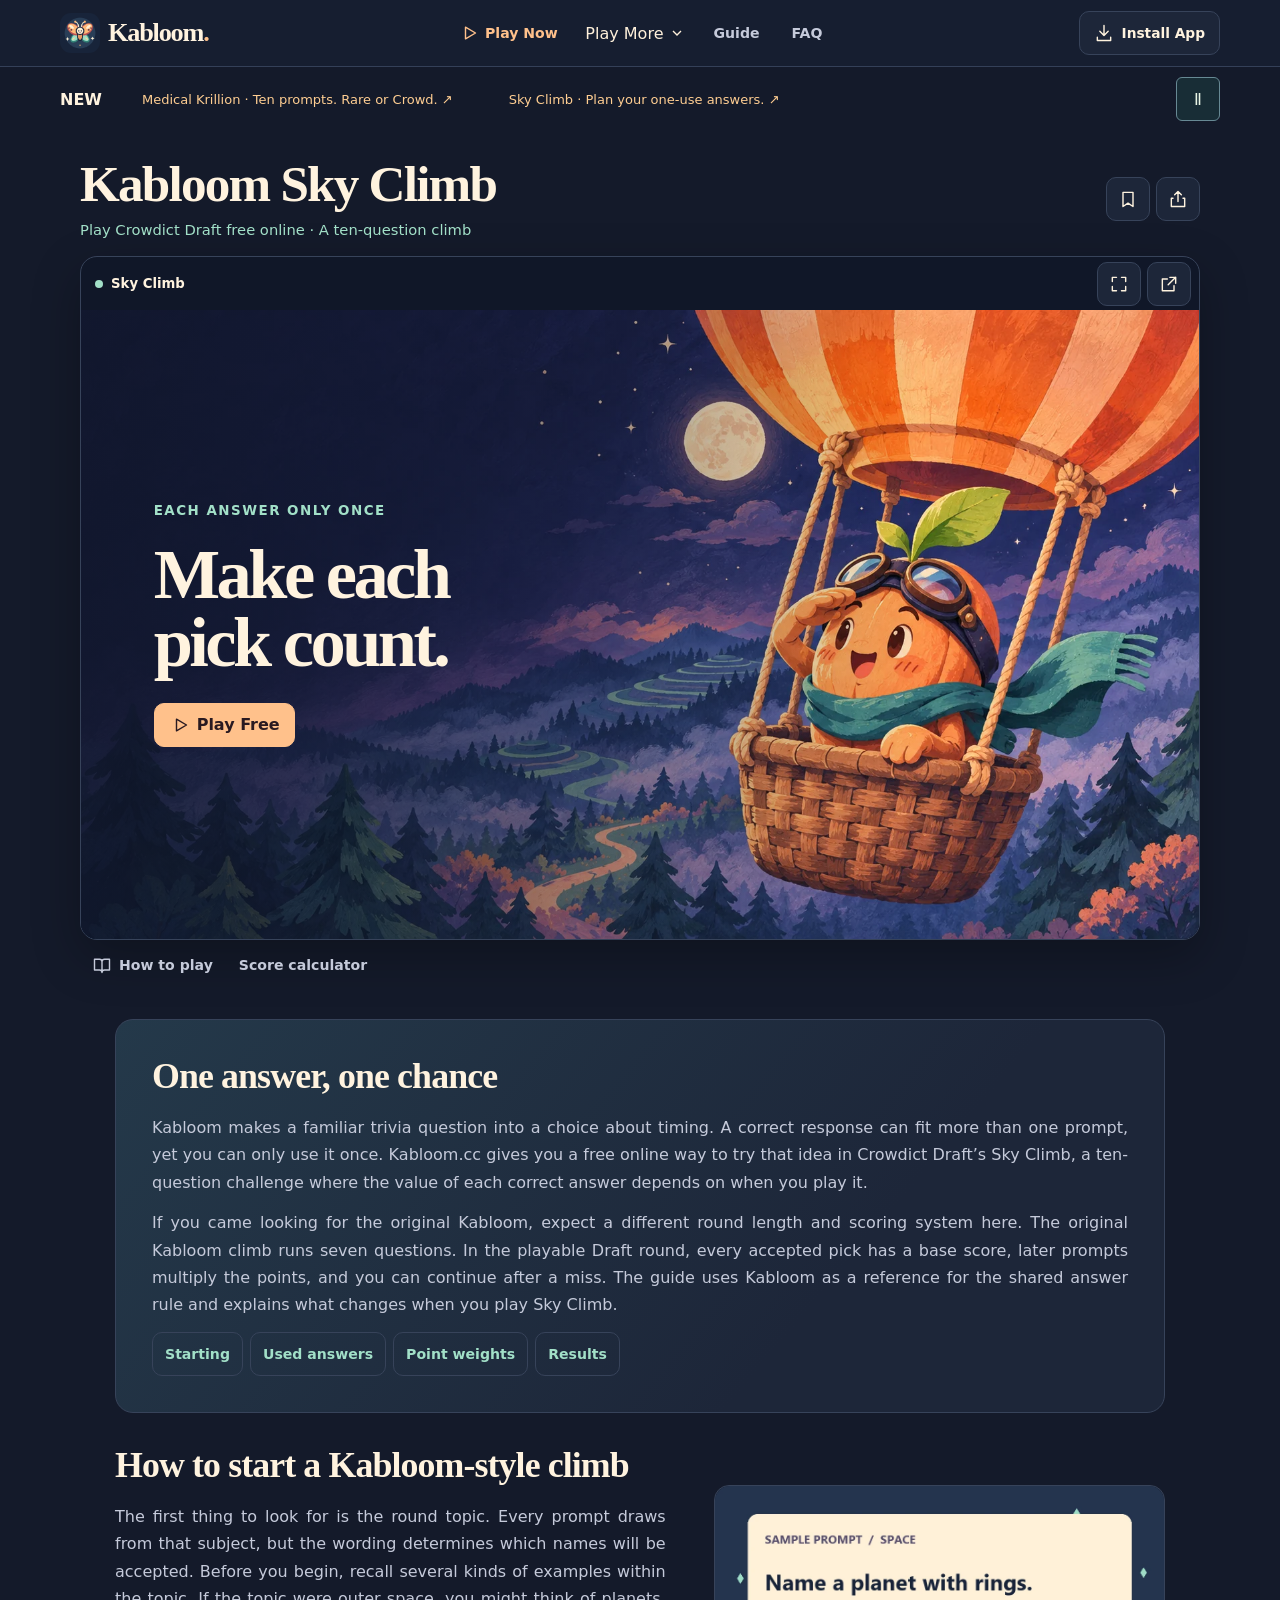
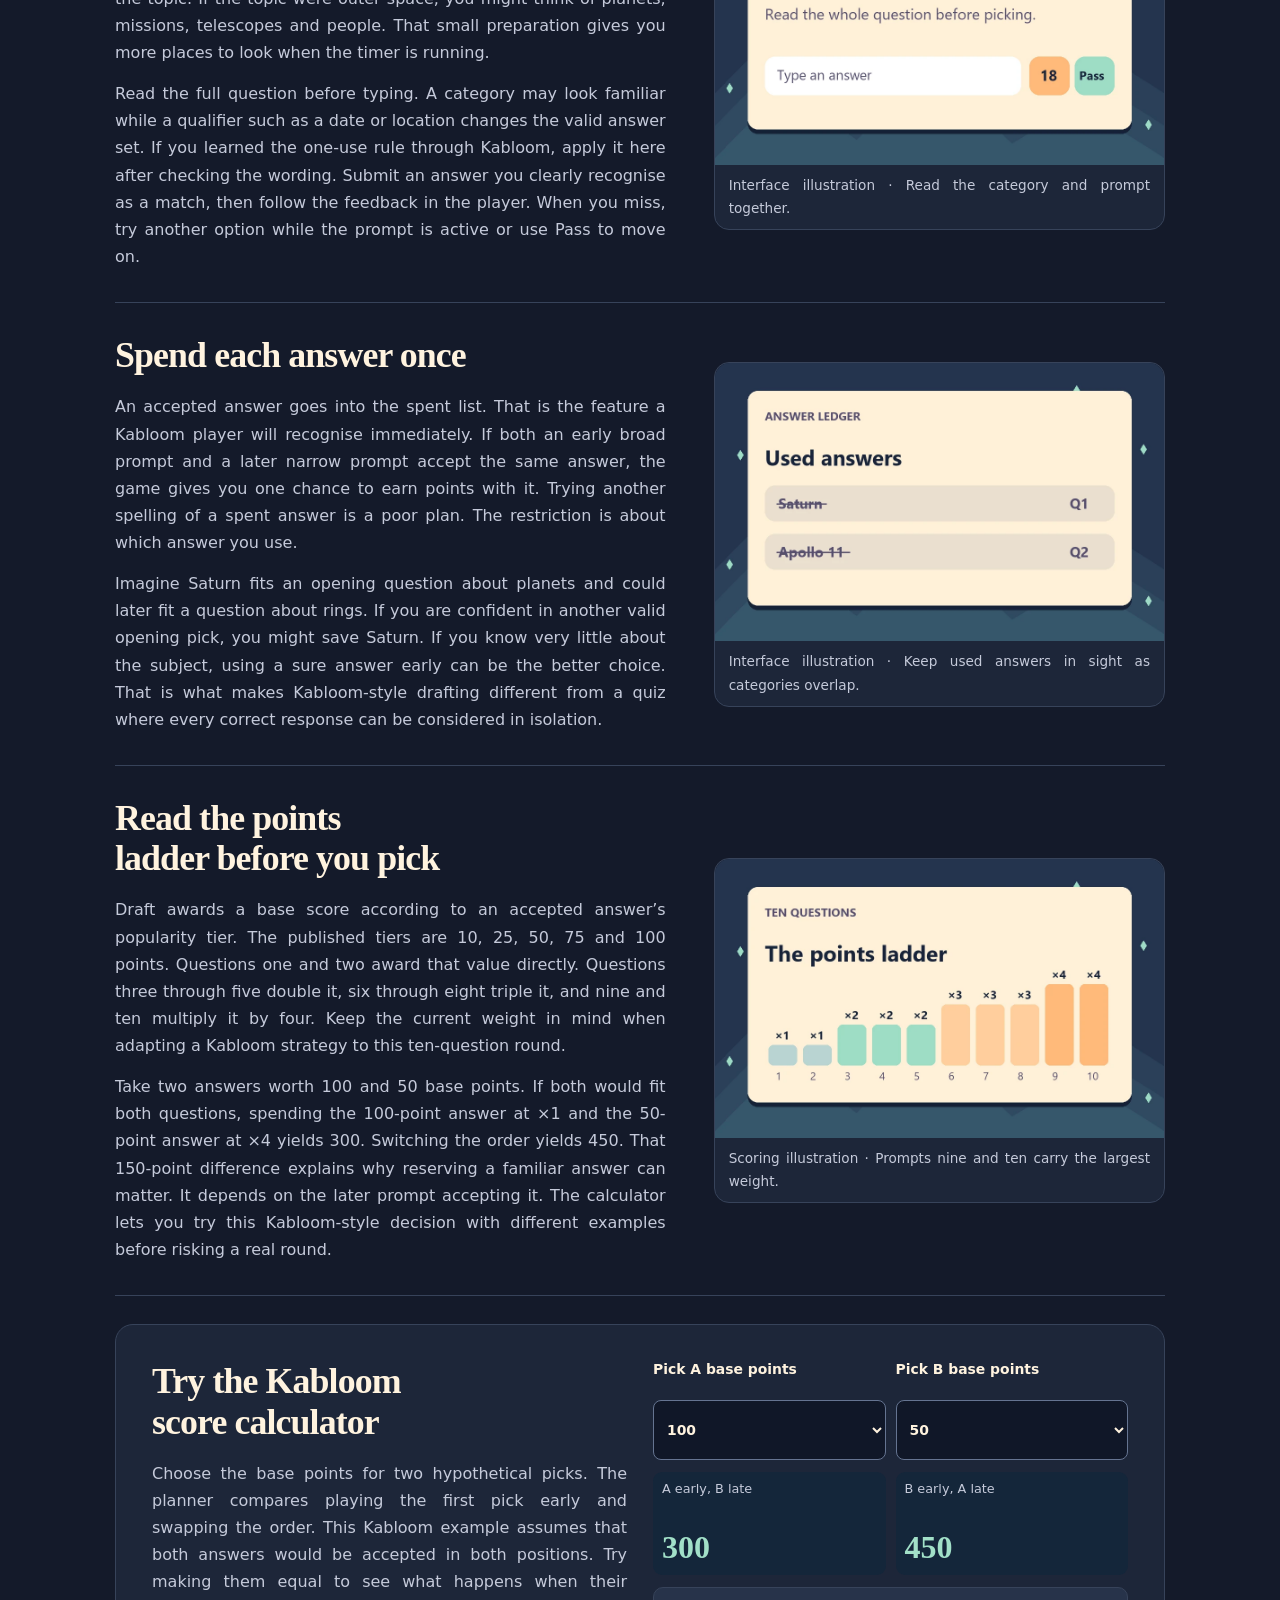
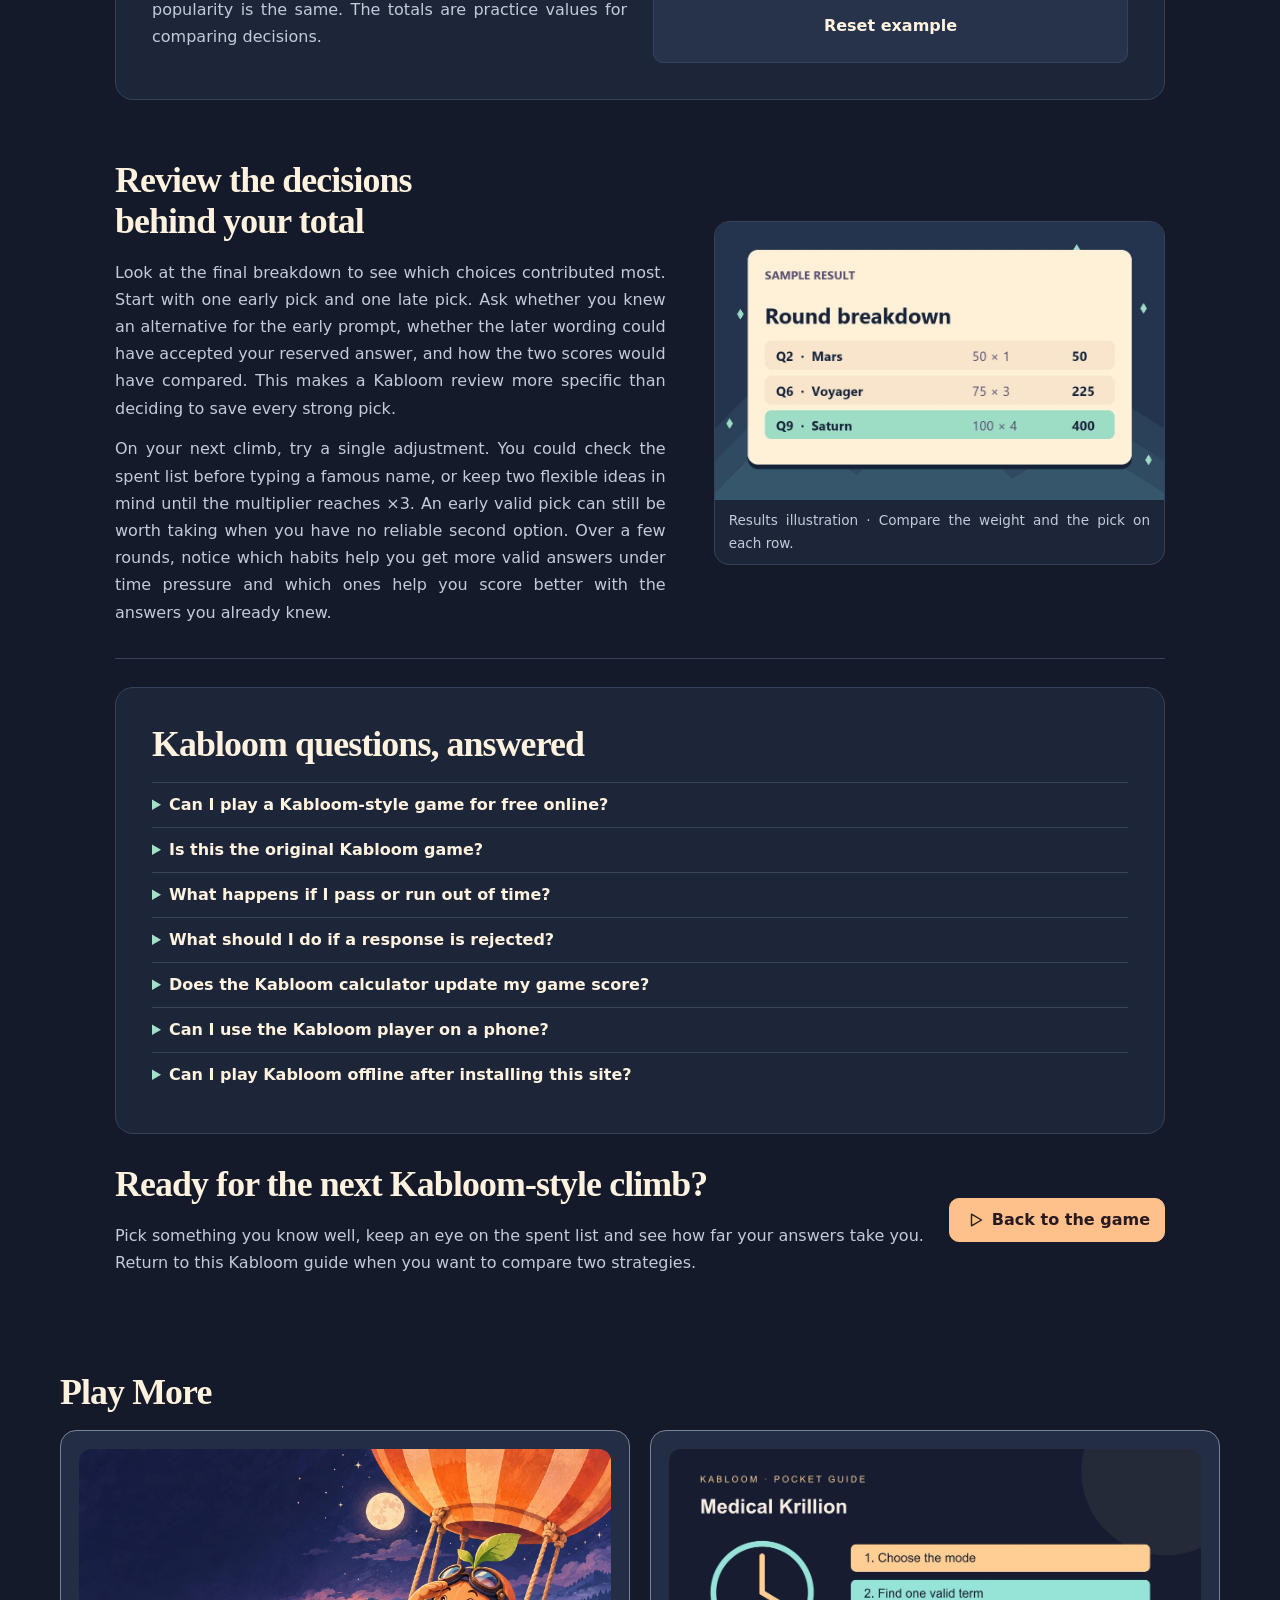
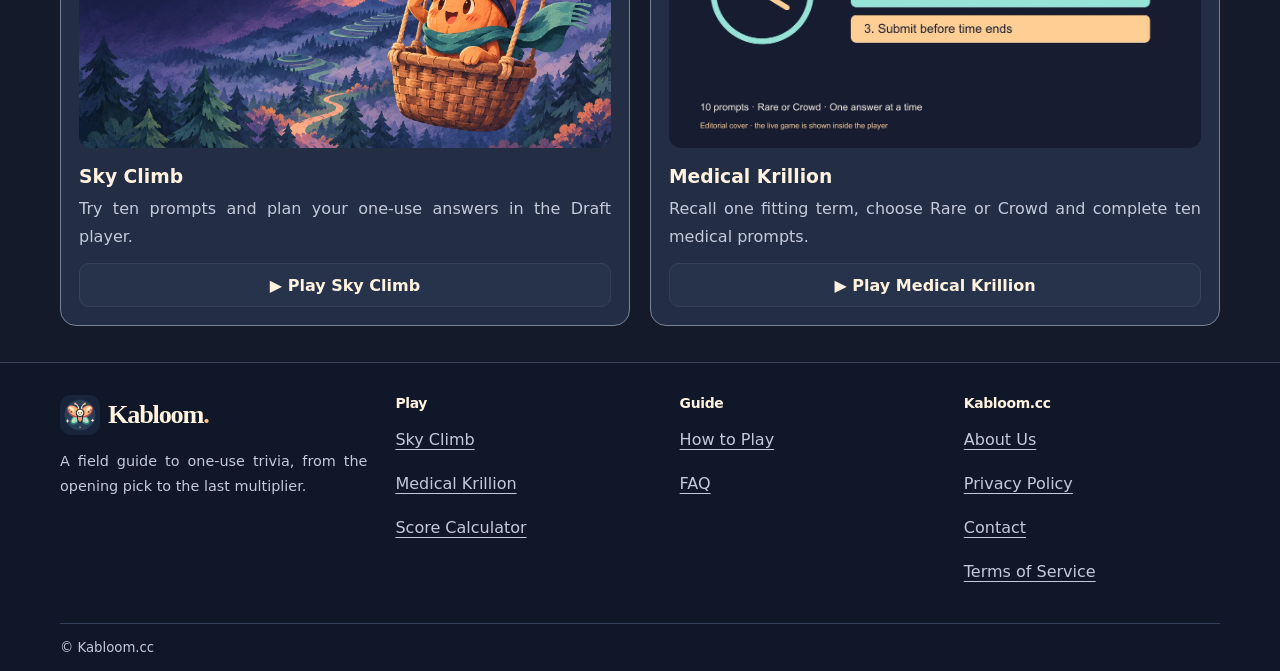
==== commit e8b797a1: "update medical page" ====
--- a/index.html
+++ b/index.html
@@ -7,9 +7,9 @@
 <meta property="og:image" content="https://kabloom.cc/images/kabloom-sky-climb-cover.webp"><meta name="twitter:card" content="summary_large_image">
 <link rel="icon" type="image/svg+xml" href="/images/kabloom-logo.svg">
 <link rel="apple-touch-icon" href="/images/kabloom-icon-192.png"><link rel="manifest" href="/manifest.webmanifest">
-<link rel="stylesheet" href="/site.css"><link rel="stylesheet" href="/medical-guide.css?v=2ea54ebb9d00"><script defer src="/medical-guide.js?v=2ea54ebb9d00"></script><script defer data-domain="kabloom.cc" data-api="https://data.1back.link/api/send" src="https://data.1back.link/js/app.js"></script><script type="module" src="/site.mjs"></script></head>
+<link rel="stylesheet" href="/site.css?v=8ad3ec94f622"><link rel="stylesheet" href="/medical-guide.css?v=2ea54ebb9d00"><script defer src="/medical-guide.js?v=2ea54ebb9d00"></script><script defer data-domain="kabloom.cc" data-api="https://data.1back.link/api/send" src="https://data.1back.link/js/app.js"></script><script type="module" src="/site.mjs?v=8ad3ec94f622"></script></head>
 <body><a class="skip" href="#main">Skip to content</a><header class="top"><div class="top-inner wrap">
-  <a href="/" class="brand"><img src="/images/kabloom-logo.webp" width="40" height="40" alt=""><span>Kabloom<span class="brand-dot">.</span></span></a><nav aria-label="Primary navigation"><a class="play-link" href="/#play"><svg viewBox="0 0 24 24" aria-hidden="true" fill="none" stroke="currentColor" stroke-width="1.7" stroke-linecap="round" stroke-linejoin="round"><path d="m9 5 12 7-12 7V5Z"/></svg><span>Play Now</span></a><details class="medical-more"><summary>Play More ▾</summary><div><a href="/">Sky Climb</a><a href="/medical-krillion/">Medical Krillion</a></div></details><a class="guide-link" href="/#guide">Guide</a><a class="faq-link" href="/#faq">FAQ</a></nav>
+  <a href="/" class="brand"><img src="/images/kabloom-logo.webp" width="40" height="40" alt=""><span>Kabloom<span class="brand-dot">.</span></span></a><nav aria-label="Primary navigation"><a class="play-link" href="/#play"><svg viewBox="0 0 24 24" aria-hidden="true" fill="none" stroke="currentColor" stroke-width="1.7" stroke-linecap="round" stroke-linejoin="round"><path d="m9 5 12 7-12 7V5Z"/></svg><span>Play Now</span></a><details class="medical-more"><summary>Play More <svg viewBox="0 0 24 24" aria-hidden="true" fill="none" stroke="currentColor" stroke-width="2"><path d="m6 9 6 6 6-6"/></svg></summary><div><a href="/">Sky Climb</a><a href="/medical-krillion/">Medical Krillion</a></div></details><a class="guide-link" href="/#guide">Guide</a><a class="faq-link" href="/#faq">FAQ</a></nav>
   <button class="button install" type="button" data-install><svg viewBox="0 0 24 24" aria-hidden="true" fill="none" stroke="currentColor" stroke-width="1.7" stroke-linecap="round" stroke-linejoin="round"><path d="M12 3v12m-5-5 5 5 5-5M4 17v4h16v-4"/></svg><span>Install App</span></button>
 </div></header><aside class="medical-updates wrap" aria-label="Game updates" data-paused="false"><strong>NEW</strong><div class="update-window"><div class="update-track"><div class="update-group" ><a href="/medical-krillion/" target="_blank" rel="noopener noreferrer" >Medical Krillion · Ten prompts. Rare or Crowd. ↗</a><a href="/#play" target="_blank" rel="noopener noreferrer" >Sky Climb · Plan your one-use answers. ↗</a></div><div class="update-group" aria-hidden="true"><a href="/medical-krillion/" target="_blank" rel="noopener noreferrer" tabindex="-1">Medical Krillion · Ten prompts. Rare or Crowd. ↗</a><a href="/#play" target="_blank" rel="noopener noreferrer" tabindex="-1">Sky Climb · Plan your one-use answers. ↗</a></div></div></div><button type="button" data-pause-updates aria-label="Pause updates" title="Pause updates" aria-pressed="false">Ⅱ</button></aside><main id="main"><section id="play" class="play-section wrap" aria-labelledby="game-title">
   <div class="game-heading"><div><h1 id="game-title">Kabloom Sky Climb</h1><p>Play Crowdict Draft free online · A ten-question climb</p></div>
--- a/site.css
+++ b/site.css
@@ -176,6 +176,19 @@
   .button, .icon-button { transition: none; }
 }
 
-.medical-updates{display:flex;align-items:center;gap:12px;padding:10px 0;margin:0 0 12px;min-width:0}.medical-updates .update-window{min-width:0;overflow:hidden;scrollbar-width:none;flex:1}.medical-updates .update-track{display:flex;width:max-content;animation:medical-news 100s linear infinite!important}.medical-updates .update-group{display:flex;flex-wrap:nowrap;flex-shrink:0;min-width:85vw}.medical-updates a{display:flex;align-items:center;min-height:44px;padding:0 28px;font-size:13px;text-decoration:none}.medical-updates button{min-width:44px;min-height:44px;border:1px solid #678994;background:#182d36;color:#e7f4e5;border-radius:6px;cursor:pointer}.medical-updates[data-paused=true] .update-track,.medical-updates .update-window:has(:focus-visible) .update-track{animation-play-state:paused!important}.medical-updates .update-window::-webkit-scrollbar{display:none}@keyframes medical-news{0%,4%{transform:translate3d(0,0,0)}100%{transform:translate3d(-50%,0,0)}}
+.medical-updates{display:flex;align-items:center;gap:12px;padding:10px 0;margin:0 auto 12px;min-width:0}.medical-updates .update-window{min-width:0;overflow:hidden;scrollbar-width:none;flex:1}.medical-updates .update-track{display:flex;width:max-content;animation:medical-news 100s linear infinite!important}.medical-updates .update-group{display:flex;flex-wrap:nowrap;flex-shrink:0;min-width:min(100vw,1040px)}.medical-updates a{display:flex;align-items:center;min-height:44px;padding:0 28px;white-space:nowrap;font-size:13px;text-decoration:none}.medical-updates button{min-width:44px;min-height:44px;border:1px solid #678994;background:#182d36;color:#e7f4e5;border-radius:6px;cursor:pointer}.medical-updates[data-paused=true] .update-track,.medical-updates .update-window:has(:focus-visible) .update-track{animation-play-state:paused!important}.medical-updates .update-window::-webkit-scrollbar{display:none}@keyframes medical-news{0%,4%{transform:translate3d(0,0,0)}100%{transform:translate3d(-50%,0,0)}}
 
-.medical-more{position:relative}.medical-more summary{display:flex;align-items:center;min-height:44px;cursor:pointer;white-space:nowrap}.medical-more>div{position:absolute;top:46px;right:0;z-index:90;width:210px;padding:12px;background:#232e45;border:1px solid #758397;border-radius:10px}.medical-more>div a{display:block;padding:12px;min-height:44px}.medical-collection{margin-block:36px}.medical-card-grid{display:grid;grid-template-columns:repeat(2,minmax(0,1fr));gap:20px}.medical-card-grid article{display:flex;flex-direction:column;padding:18px;border:1px solid #758397;border-radius:16px;background:#232e45}.medical-card-grid img{width:100%;height:auto;aspect-ratio:16/9;object-fit:contain;border-radius:12px}.medical-card-grid h3{margin-block:18px 8px}.medical-card-grid p{flex:1;text-align:justify;text-align-last:start}.medical-card-grid .button{margin-top:auto;min-height:44px}.medical-updates a{color:#ffce92}@media(max-width:600px){.medical-card-grid{grid-template-columns:1fr}.top .guide-link,.top .faq-link{display:none}.top nav{gap:8px}.medical-more summary{font-size:12px}}
+.medical-more{position:relative}.medical-more summary{display:flex;align-items:center;min-height:44px;cursor:pointer;white-space:nowrap}.medical-more>div{position:absolute;top:calc(100% + 8px);right:0;z-index:90;width:210px;padding:12px;background:#232e45;border:1px solid #758397;border-radius:10px}.medical-more>div a{display:block;padding:12px;min-height:44px}.medical-collection{margin-block:36px}.medical-card-grid{display:grid;grid-template-columns:repeat(2,minmax(0,1fr));gap:20px}.medical-card-grid article{display:flex;flex-direction:column;padding:18px;border:1px solid #758397;border-radius:16px;background:#232e45}.medical-card-grid img{width:100%;height:auto;aspect-ratio:16/9;object-fit:contain;border-radius:12px}.medical-card-grid h3{margin-block:18px 8px}.medical-card-grid p{flex:1;text-align:justify;text-align-last:start}.medical-card-grid .button{margin-top:auto;min-height:44px}.medical-updates a{color:#ffce92}@media(max-width:600px){.medical-card-grid{grid-template-columns:1fr}.top .guide-link,.top .faq-link{display:none}.top nav{gap:8px}.medical-more summary{font-size:12px}}
+
+/* 导航弹层不参与行布局；原生 details 保留键盘展开语义。 */
+.medical-more summary{gap:6px;border-radius:8px;padding:0 8px;list-style:none;color:var(--ink,#fff1db)}
+.medical-more summary::-webkit-details-marker{display:none}
+.medical-more summary::marker{content:""}
+.medical-more summary svg{width:16px;height:16px;transition:transform .18s ease}
+.medical-more[open] summary svg{transform:rotate(180deg)}
+.medical-more[open] summary,.medical-more summary:hover{background:#2b354b}
+.medical-more>div{box-shadow:0 14px 35px #0006;max-width:calc(100vw - 24px)}
+.medical-more>div a{border-radius:6px;white-space:nowrap}
+.medical-more>div a:hover,.medical-more>div a:focus-visible{background:#39455e;color:#ffce92}
+.medical-more summary:focus-visible{outline:2px solid #ffce92;outline-offset:3px}
+@media(prefers-reduced-motion:reduce){.medical-more summary svg{transition:none}}
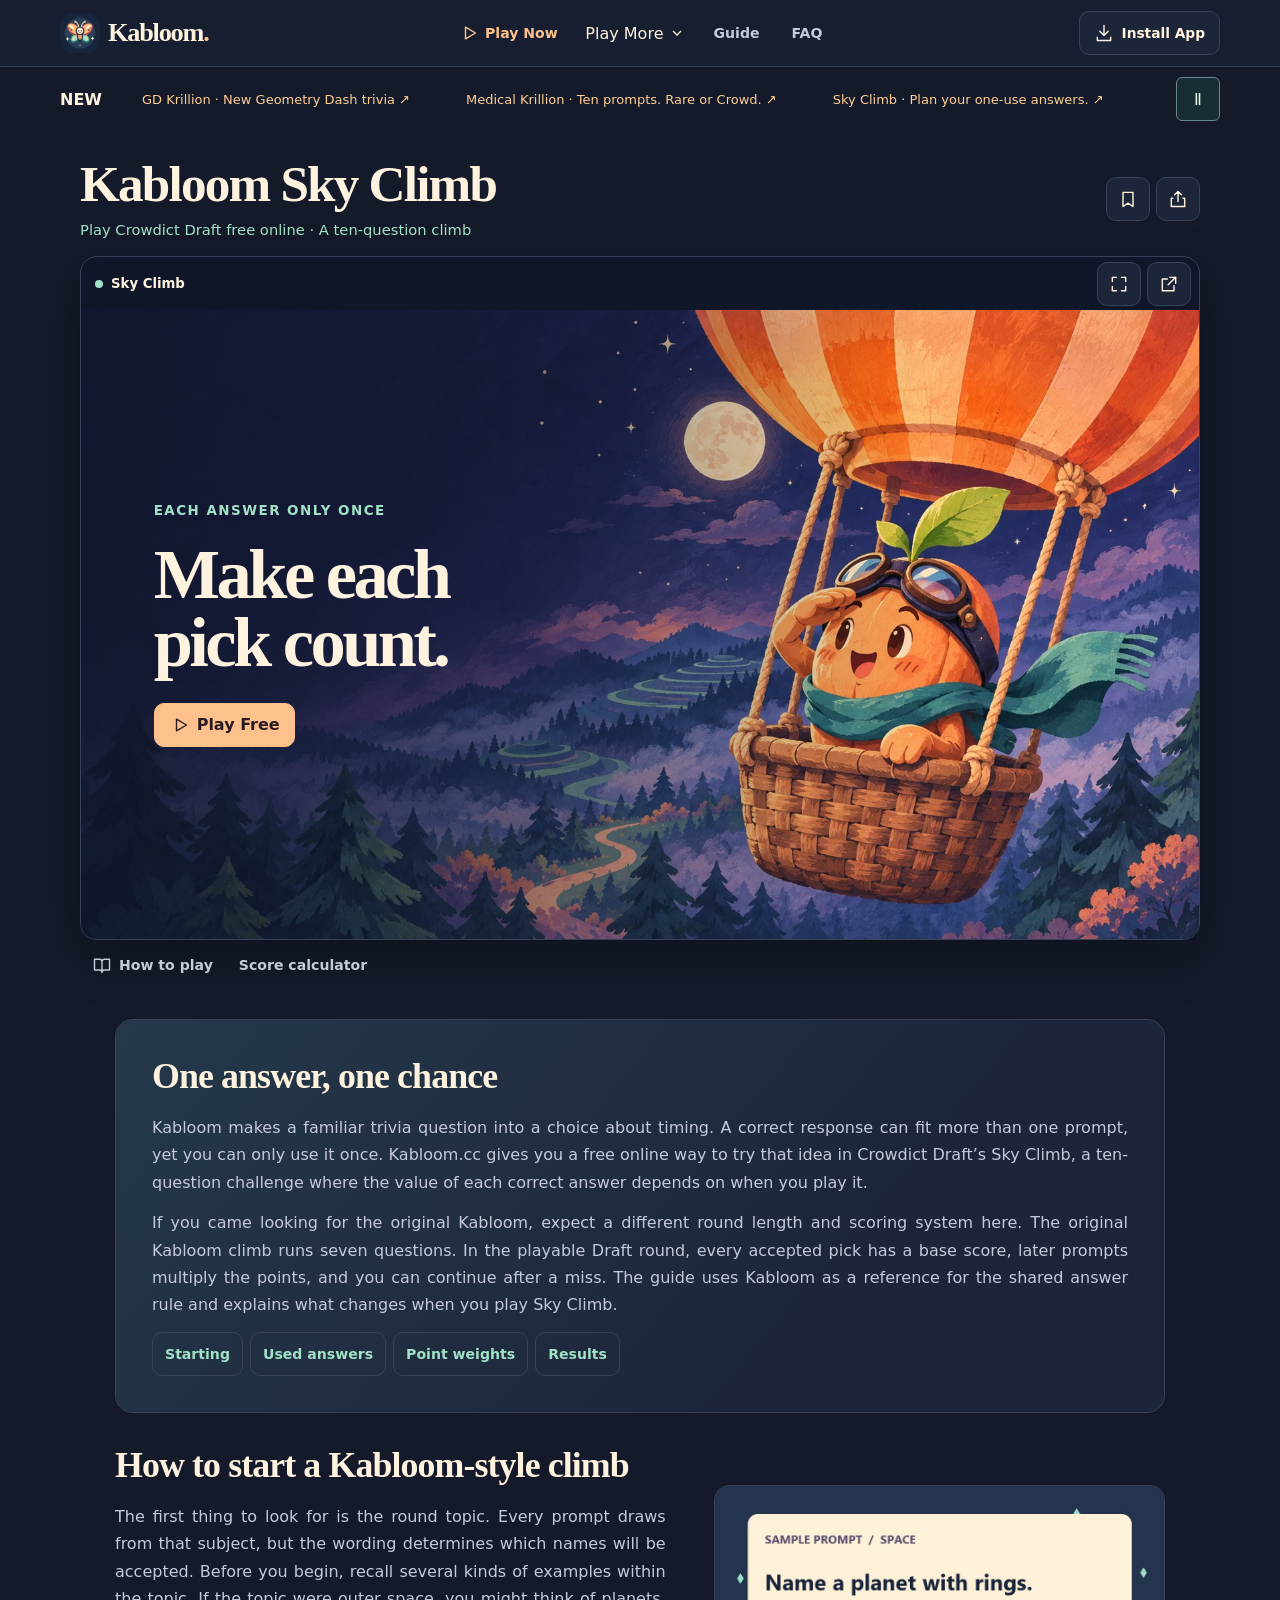
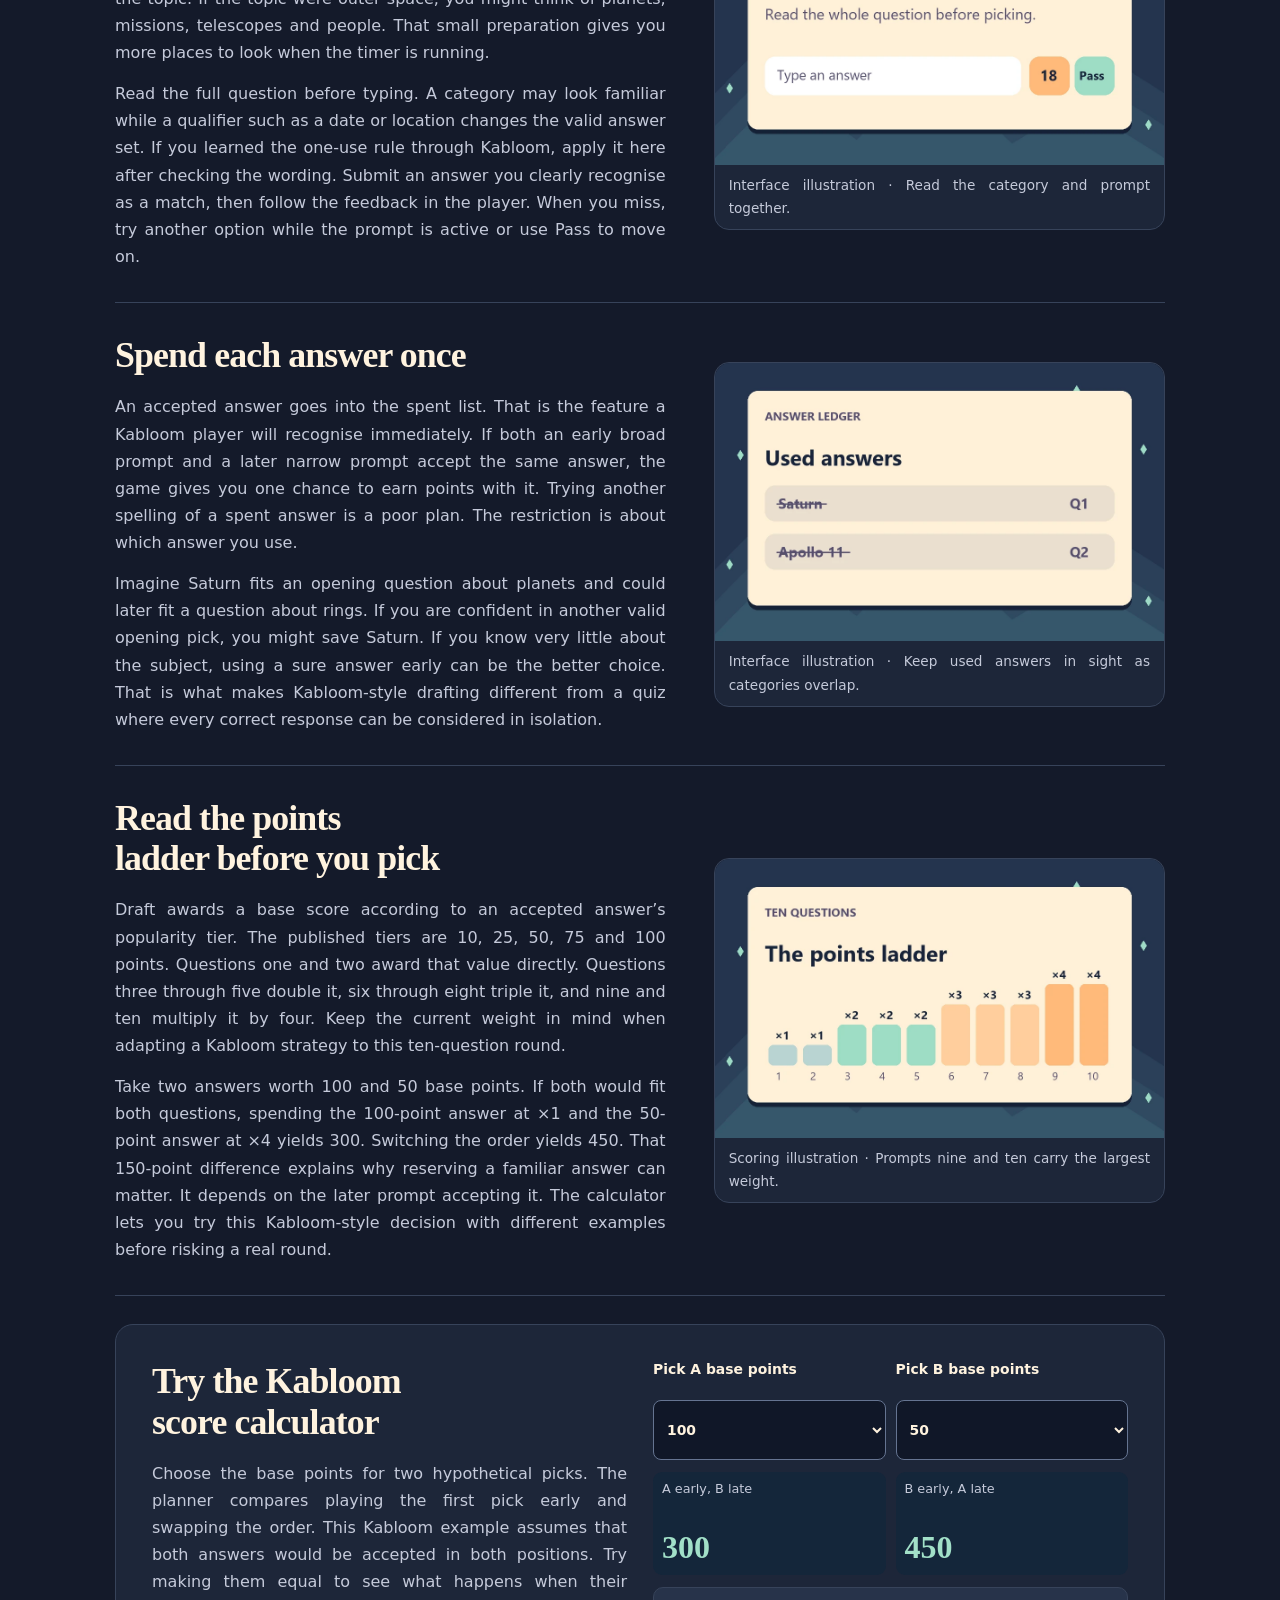
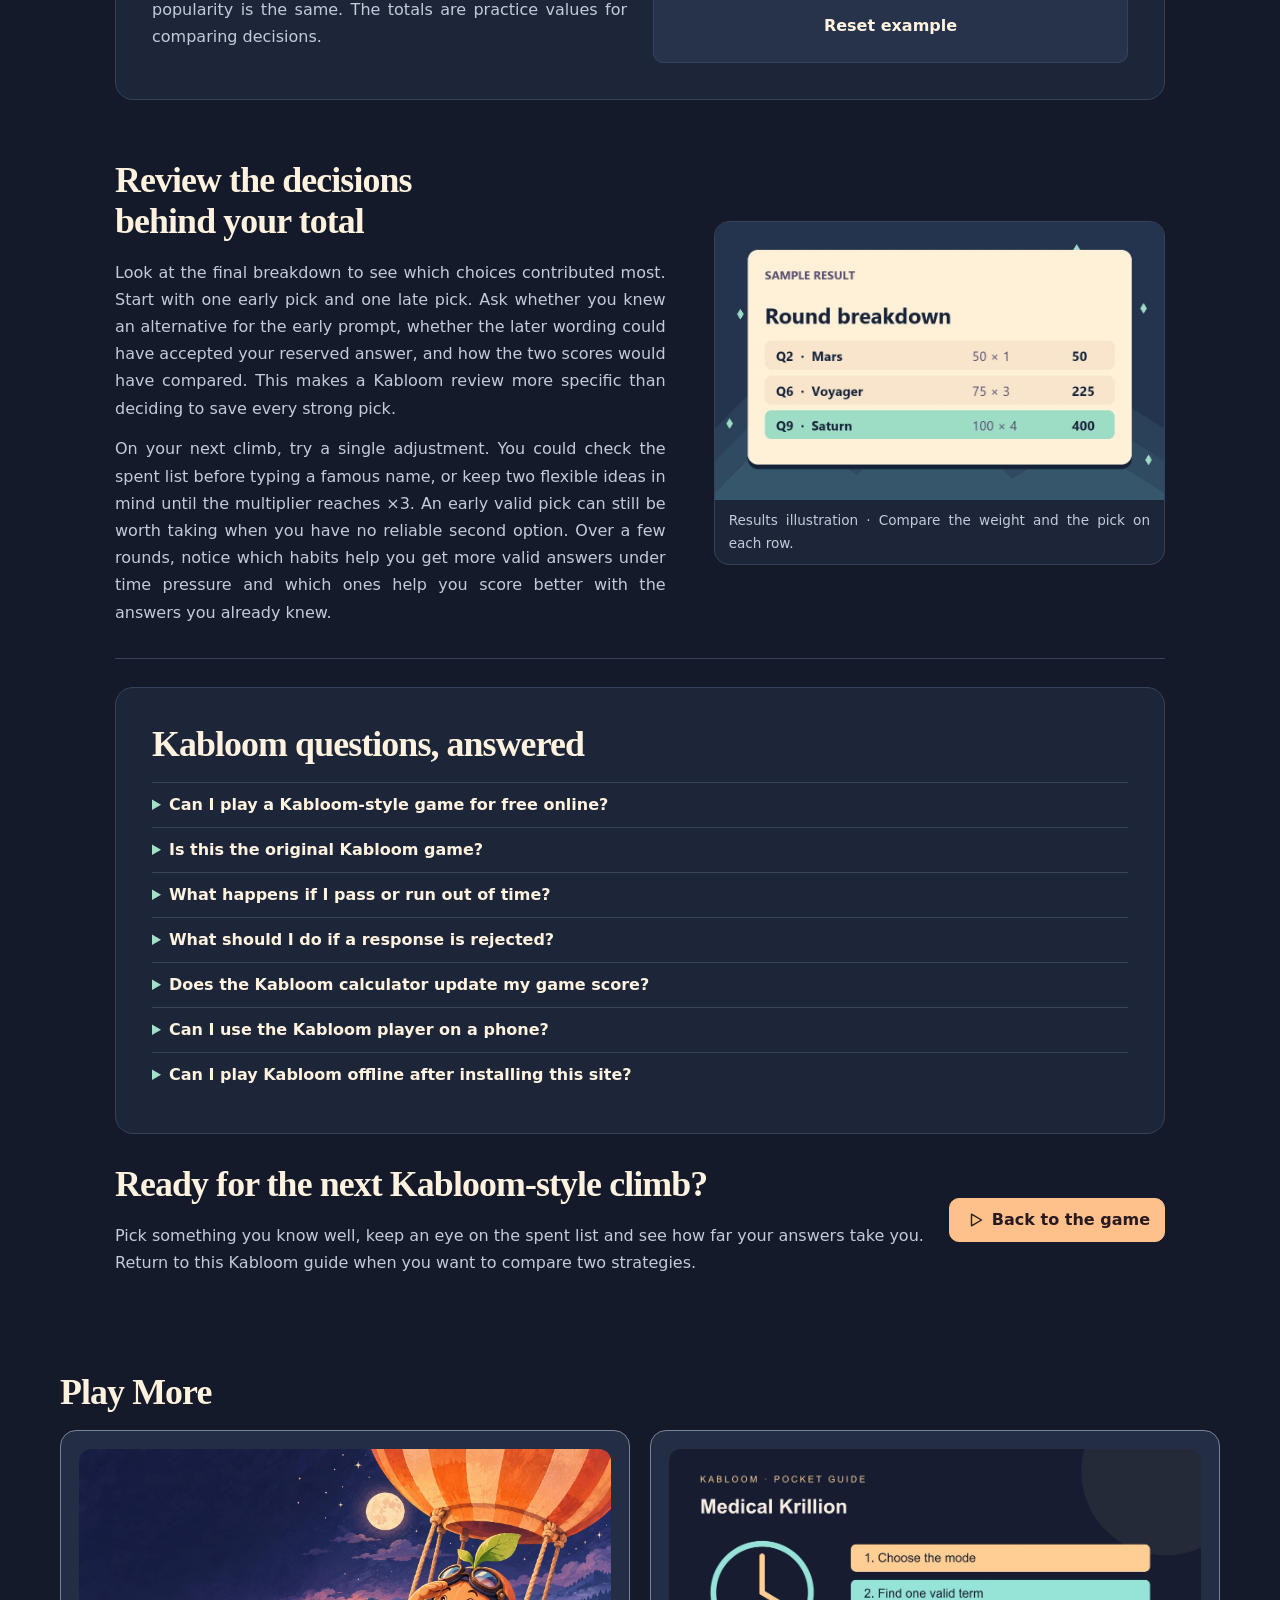
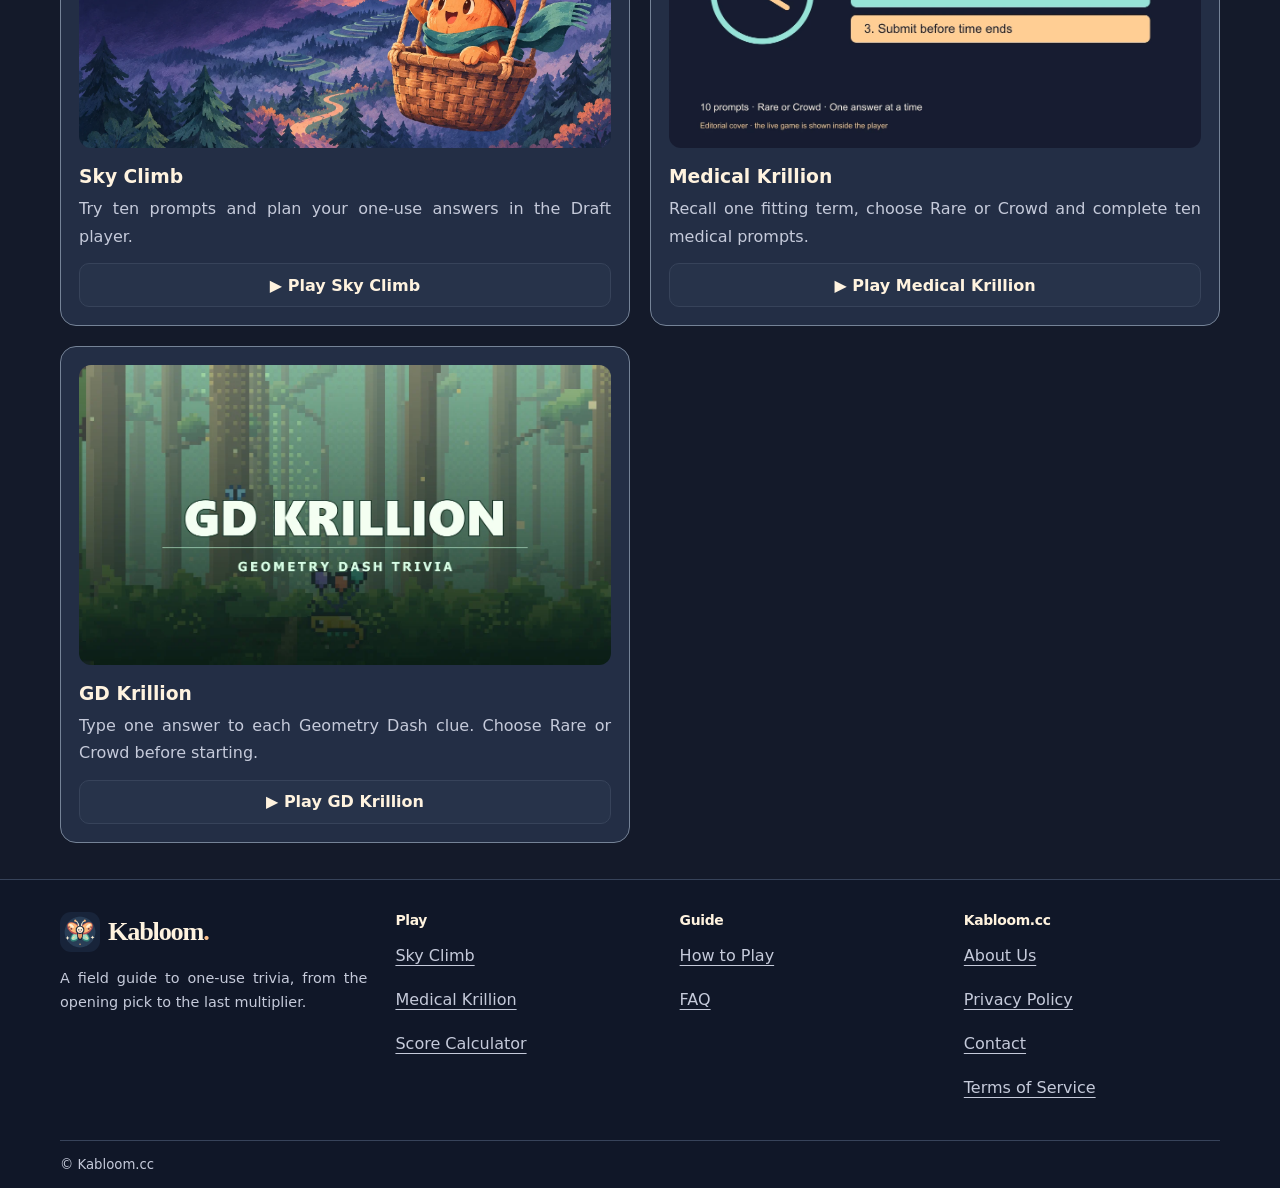
==== commit 7459d1fc: "add gd game" ====
--- a/index.html
+++ b/index.html
@@ -9,9 +9,9 @@
 <link rel="apple-touch-icon" href="/images/kabloom-icon-192.png"><link rel="manifest" href="/manifest.webmanifest">
 <link rel="stylesheet" href="/site.css?v=8ad3ec94f622"><link rel="stylesheet" href="/medical-guide.css?v=2ea54ebb9d00"><script defer src="/medical-guide.js?v=2ea54ebb9d00"></script><script defer data-domain="kabloom.cc" data-api="https://data.1back.link/api/send" src="https://data.1back.link/js/app.js"></script><script type="module" src="/site.mjs?v=8ad3ec94f622"></script></head>
 <body><a class="skip" href="#main">Skip to content</a><header class="top"><div class="top-inner wrap">
-  <a href="/" class="brand"><img src="/images/kabloom-logo.webp" width="40" height="40" alt=""><span>Kabloom<span class="brand-dot">.</span></span></a><nav aria-label="Primary navigation"><a class="play-link" href="/#play"><svg viewBox="0 0 24 24" aria-hidden="true" fill="none" stroke="currentColor" stroke-width="1.7" stroke-linecap="round" stroke-linejoin="round"><path d="m9 5 12 7-12 7V5Z"/></svg><span>Play Now</span></a><details class="medical-more"><summary>Play More <svg viewBox="0 0 24 24" aria-hidden="true" fill="none" stroke="currentColor" stroke-width="2"><path d="m6 9 6 6 6-6"/></svg></summary><div><a href="/">Sky Climb</a><a href="/medical-krillion/">Medical Krillion</a></div></details><a class="guide-link" href="/#guide">Guide</a><a class="faq-link" href="/#faq">FAQ</a></nav>
+  <a href="/" class="brand"><img src="/images/kabloom-logo.webp" width="40" height="40" alt=""><span>Kabloom<span class="brand-dot">.</span></span></a><nav aria-label="Primary navigation"><a class="play-link" href="/#play"><svg viewBox="0 0 24 24" aria-hidden="true" fill="none" stroke="currentColor" stroke-width="1.7" stroke-linecap="round" stroke-linejoin="round"><path d="m9 5 12 7-12 7V5Z"/></svg><span>Play Now</span></a><details class="medical-more"><summary>Play More <svg viewBox="0 0 24 24" aria-hidden="true" fill="none" stroke="currentColor" stroke-width="2"><path d="m6 9 6 6 6-6"/></svg></summary><div><a href="/">Sky Climb</a><a href="/medical-krillion/">Medical Krillion</a><a href="/gd-krillion/">GD Krillion</a></div></details><a class="guide-link" href="/#guide">Guide</a><a class="faq-link" href="/#faq">FAQ</a></nav>
   <button class="button install" type="button" data-install><svg viewBox="0 0 24 24" aria-hidden="true" fill="none" stroke="currentColor" stroke-width="1.7" stroke-linecap="round" stroke-linejoin="round"><path d="M12 3v12m-5-5 5 5 5-5M4 17v4h16v-4"/></svg><span>Install App</span></button>
-</div></header><aside class="medical-updates wrap" aria-label="Game updates" data-paused="false"><strong>NEW</strong><div class="update-window"><div class="update-track"><div class="update-group" ><a href="/medical-krillion/" target="_blank" rel="noopener noreferrer" >Medical Krillion · Ten prompts. Rare or Crowd. ↗</a><a href="/#play" target="_blank" rel="noopener noreferrer" >Sky Climb · Plan your one-use answers. ↗</a></div><div class="update-group" aria-hidden="true"><a href="/medical-krillion/" target="_blank" rel="noopener noreferrer" tabindex="-1">Medical Krillion · Ten prompts. Rare or Crowd. ↗</a><a href="/#play" target="_blank" rel="noopener noreferrer" tabindex="-1">Sky Climb · Plan your one-use answers. ↗</a></div></div></div><button type="button" data-pause-updates aria-label="Pause updates" title="Pause updates" aria-pressed="false">Ⅱ</button></aside><main id="main"><section id="play" class="play-section wrap" aria-labelledby="game-title">
+</div></header><aside class="medical-updates wrap" aria-label="Game updates" data-paused="false"><strong>NEW</strong><div class="update-window"><div class="update-track"><div class="update-group" ><a href="/gd-krillion/" target="_blank" rel="noopener noreferrer">GD Krillion · New Geometry Dash trivia ↗</a><a href="/medical-krillion/" target="_blank" rel="noopener noreferrer" >Medical Krillion · Ten prompts. Rare or Crowd. ↗</a><a href="/#play" target="_blank" rel="noopener noreferrer" >Sky Climb · Plan your one-use answers. ↗</a></div><div class="update-group" aria-hidden="true"><a href="/gd-krillion/" target="_blank" rel="noopener noreferrer" tabindex="-1">GD Krillion · New Geometry Dash trivia ↗</a><a href="/medical-krillion/" target="_blank" rel="noopener noreferrer" tabindex="-1">Medical Krillion · Ten prompts. Rare or Crowd. ↗</a><a href="/#play" target="_blank" rel="noopener noreferrer" tabindex="-1">Sky Climb · Plan your one-use answers. ↗</a></div></div></div><button type="button" data-pause-updates aria-label="Pause updates" title="Pause updates" aria-pressed="false">Ⅱ</button></aside><main id="main"><section id="play" class="play-section wrap" aria-labelledby="game-title">
   <div class="game-heading"><div><h1 id="game-title">Kabloom Sky Climb</h1><p>Play Crowdict Draft free online · A ten-question climb</p></div>
     <div class="page-actions">
       <button type="button" class="icon-button" aria-label="Save page" title="Save page" id="save" aria-pressed="false" hidden><svg viewBox="0 0 24 24" aria-hidden="true" fill="none" stroke="currentColor" stroke-width="1.7" stroke-linecap="round" stroke-linejoin="round"><path d="M6 4h12v17l-6-4-6 4Z"/></svg></button>
@@ -77,7 +77,7 @@
   <button type="button" class="icon-button" aria-label="Close share options" title="Close share options" data-close-dialog><svg viewBox="0 0 24 24" aria-hidden="true" fill="none" stroke="currentColor" stroke-width="1.7" stroke-linecap="round" stroke-linejoin="round"><path d="m6 6 12 12M6 18 18 6"/></svg></button>
   <h2 id="share-title">Share Kabloom</h2><button type="button" class="button secondary" data-copy>Copy site link</button>
   <label class="share-field" hidden>Site link <input readonly value="https://kabloom.cc/"></label><p role="status" class="feedback"></p>
-</div></dialog><dialog id="art-dialog" aria-label="Enlarged guide illustration"><div class="dialog-body"><button type="button" class="icon-button" aria-label="Close illustration" title="Close illustration" data-close-dialog><svg viewBox="0 0 24 24" aria-hidden="true" fill="none" stroke="currentColor" stroke-width="1.7" stroke-linecap="round" stroke-linejoin="round"><path d="m6 6 12 12M6 18 18 6"/></svg></button><img alt=""></div></dialog><section class="wrap medical-collection" aria-labelledby="more-games-title"><h2 id="more-games-title">Play More</h2><div class="medical-card-grid"><article><a href="/"><img src="/images/kabloom-sky-climb-cover.webp" alt="Sky Climb cover with a flying seed" width="1200" height="675" loading="lazy"></a><h3>Sky Climb</h3><p>Try ten prompts and plan your one-use answers in the Draft player.</p><a class="button secondary" href="/">▶ Play Sky Climb</a></article><article><a href="/medical-krillion/"><img src="/medical-art/medical-krillion-cover.webp" alt="Medical Krillion pocket guide cover with a timer and reminders" width="1200" height="675" loading="lazy"></a><h3>Medical Krillion</h3><p>Recall one fitting term, choose Rare or Crowd and complete ten medical prompts.</p><a class="button secondary" href="/medical-krillion/">▶ Play Medical Krillion</a></article></div></section><footer class="footer"><div class="footer-grid wrap">
+</div></dialog><dialog id="art-dialog" aria-label="Enlarged guide illustration"><div class="dialog-body"><button type="button" class="icon-button" aria-label="Close illustration" title="Close illustration" data-close-dialog><svg viewBox="0 0 24 24" aria-hidden="true" fill="none" stroke="currentColor" stroke-width="1.7" stroke-linecap="round" stroke-linejoin="round"><path d="m6 6 12 12M6 18 18 6"/></svg></button><img alt=""></div></dialog><section class="wrap medical-collection" aria-labelledby="more-games-title"><h2 id="more-games-title">Play More</h2><div class="medical-card-grid"><article><a href="/"><img src="/images/kabloom-sky-climb-cover.webp" alt="Sky Climb cover with a flying seed" width="1200" height="675" loading="lazy"></a><h3>Sky Climb</h3><p>Try ten prompts and plan your one-use answers in the Draft player.</p><a class="button secondary" href="/">▶ Play Sky Climb</a></article><article><a href="/medical-krillion/"><img src="/medical-art/medical-krillion-cover.webp" alt="Medical Krillion pocket guide cover with a timer and reminders" width="1200" height="675" loading="lazy"></a><h3>Medical Krillion</h3><p>Recall one fitting term, choose Rare or Crowd and complete ten medical prompts.</p><a class="button secondary" href="/medical-krillion/">▶ Play Medical Krillion</a></article><article><a href="/gd-krillion/"><img src="/gd-art/gd-krillion-cover.webp" alt="GD Krillion title over the game’s pixel-art forest" width="1200" height="675" loading="lazy"></a><h3>GD Krillion</h3><p>Type one answer to each Geometry Dash clue. Choose Rare or Crowd before starting.</p><a class="button secondary" href="/gd-krillion/">▶ Play GD Krillion</a></article></div></section><footer class="footer"><div class="footer-grid wrap">
   <div><a href="/" class="brand"><img src="/images/kabloom-logo.webp" width="40" height="40" alt=""><span>Kabloom<span class="brand-dot">.</span></span></a><p>A field guide to one-use trivia, from the opening pick to the last multiplier.</p></div>
   <nav aria-label="Game"><h2>Play</h2><a href="/#play">Sky Climb</a><a href="/medical-krillion/">Medical Krillion</a><a href="/#calculator">Score Calculator</a></nav>
   <nav aria-label="Guide"><h2>Guide</h2><a href="/#guide">How to Play</a><a href="/#faq">FAQ</a></nav>
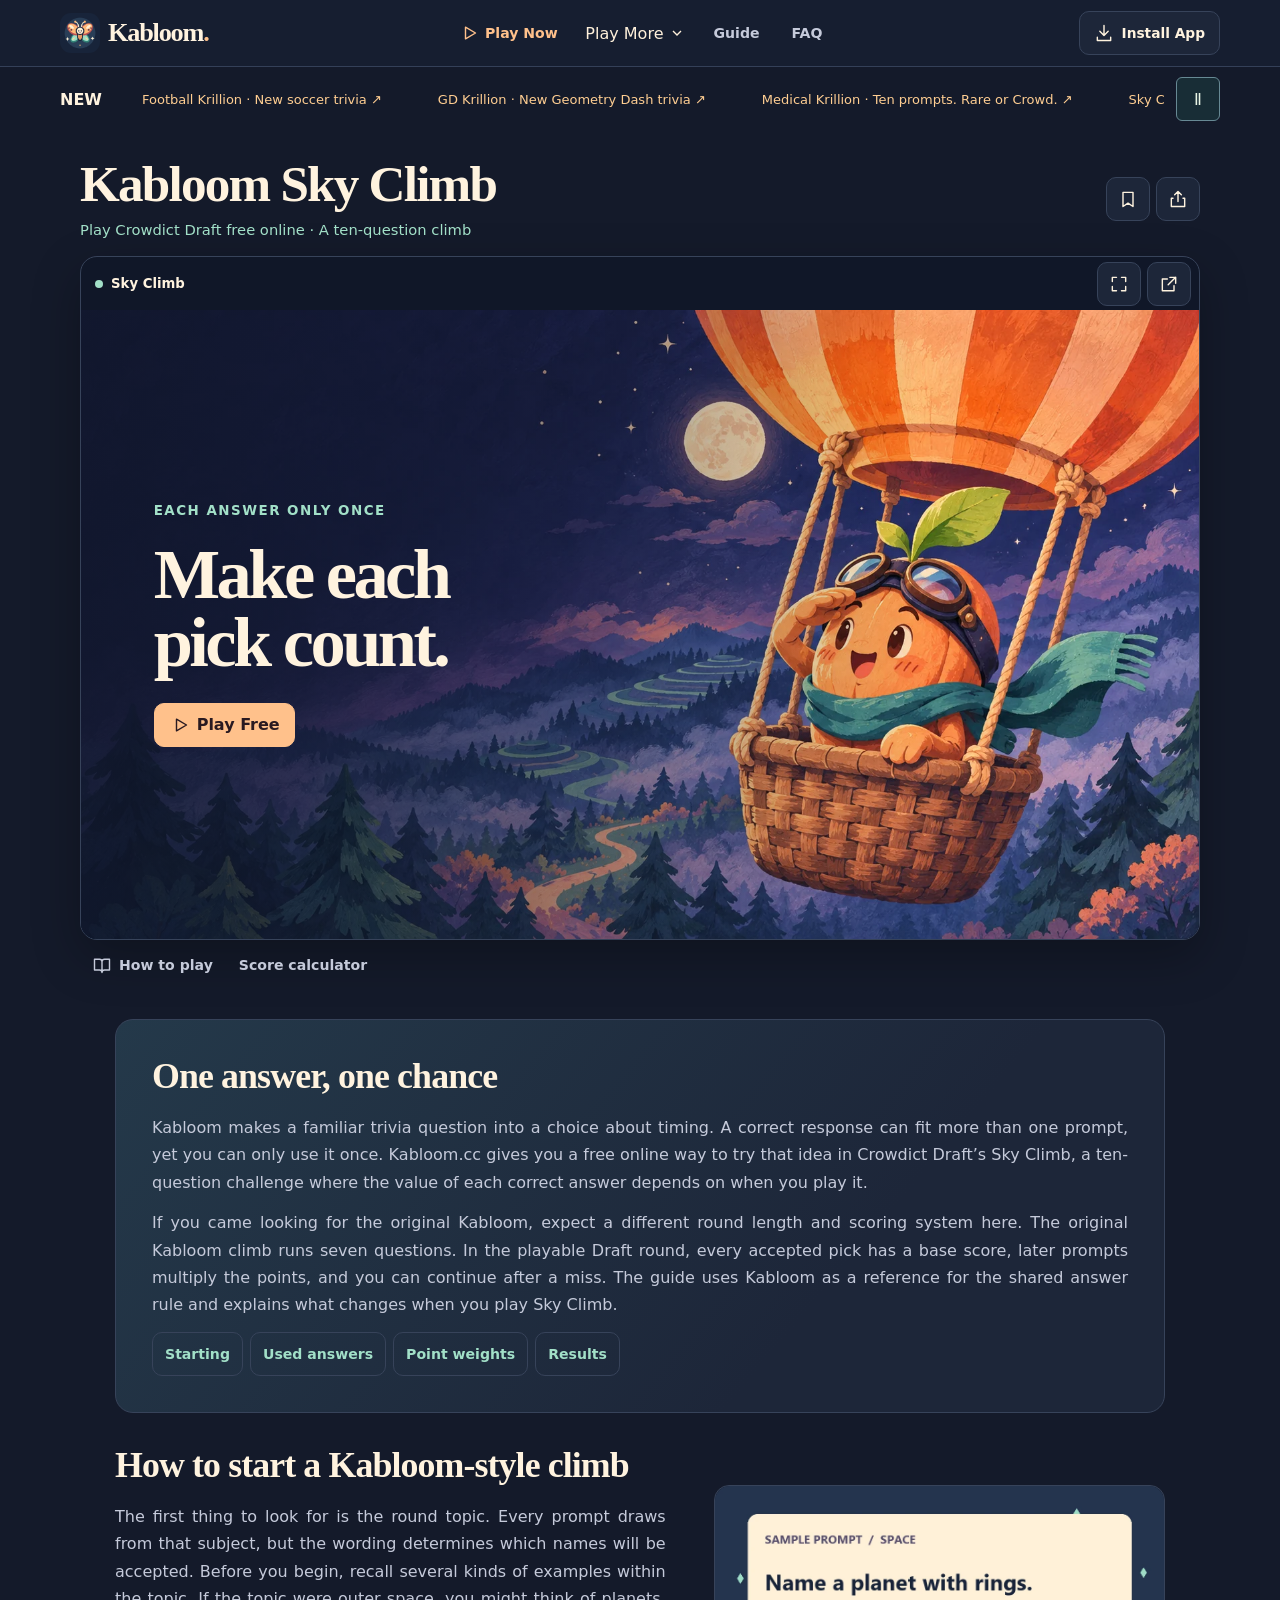
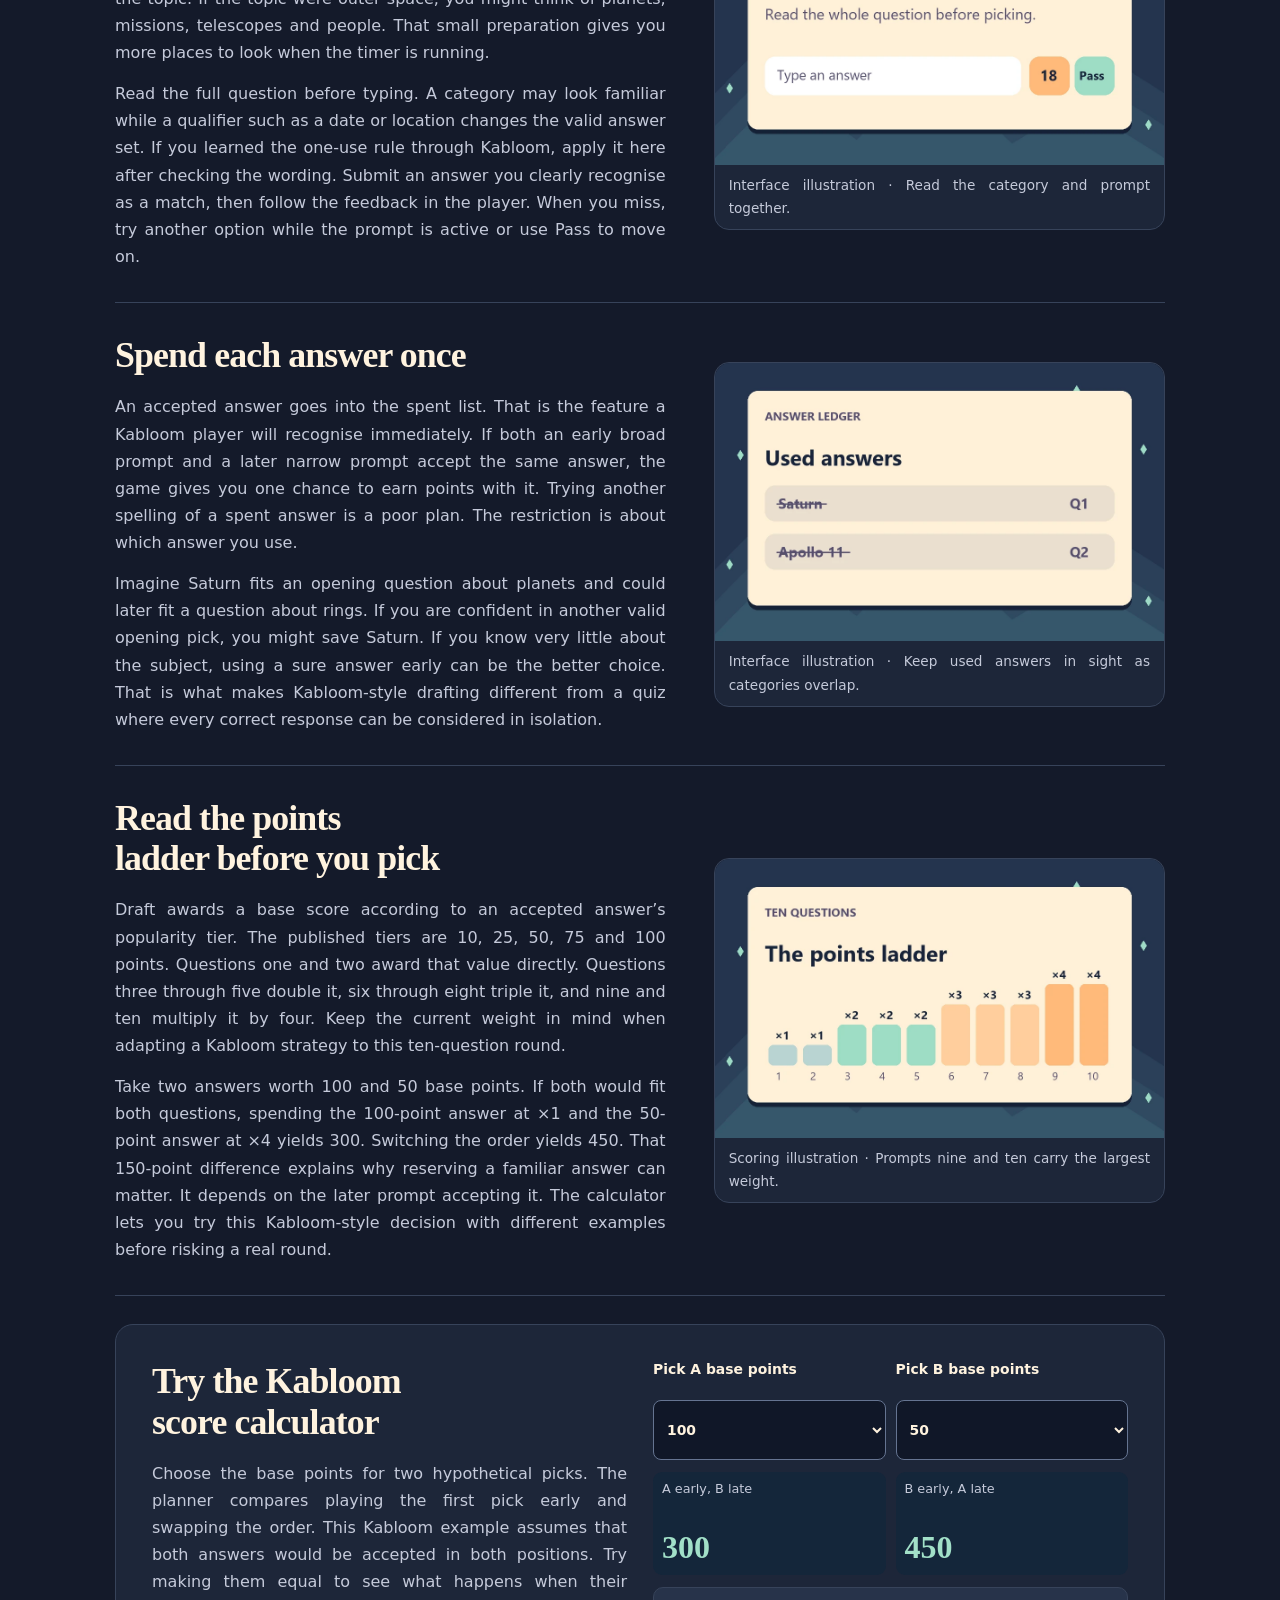
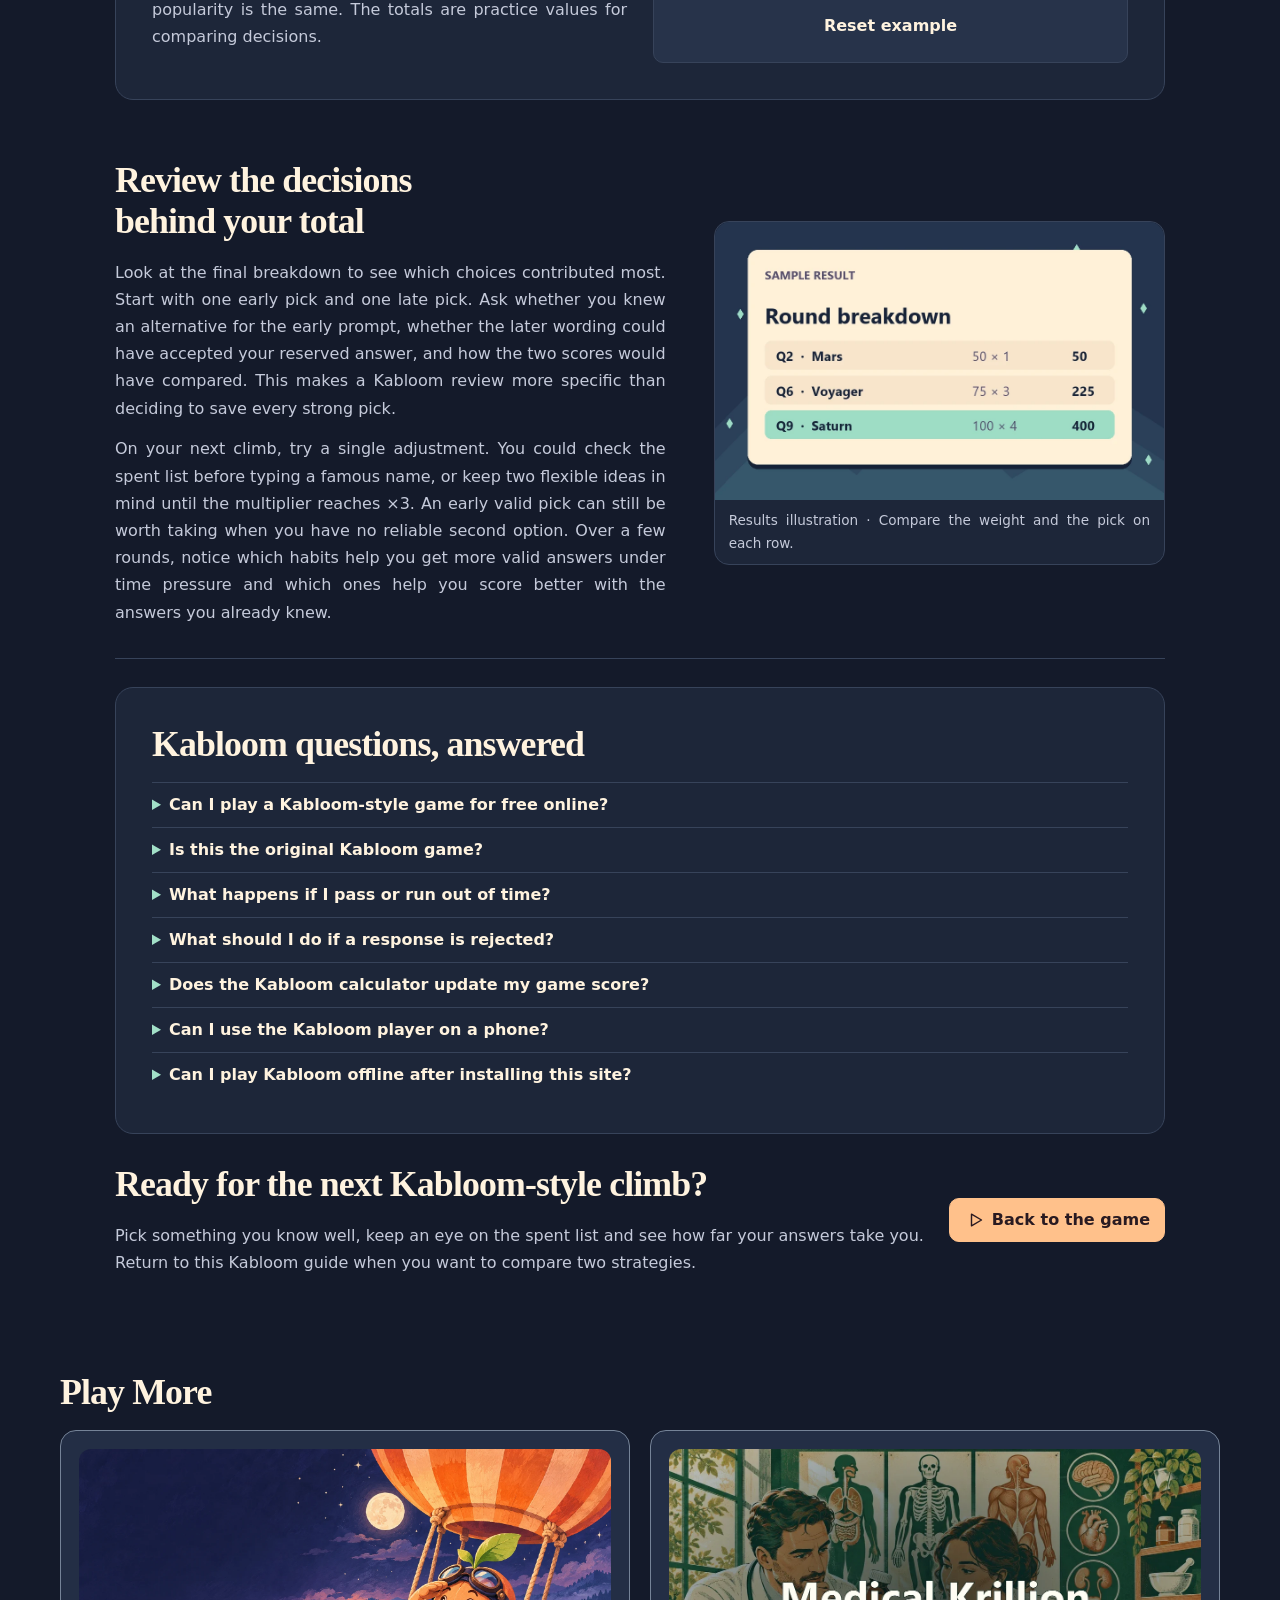
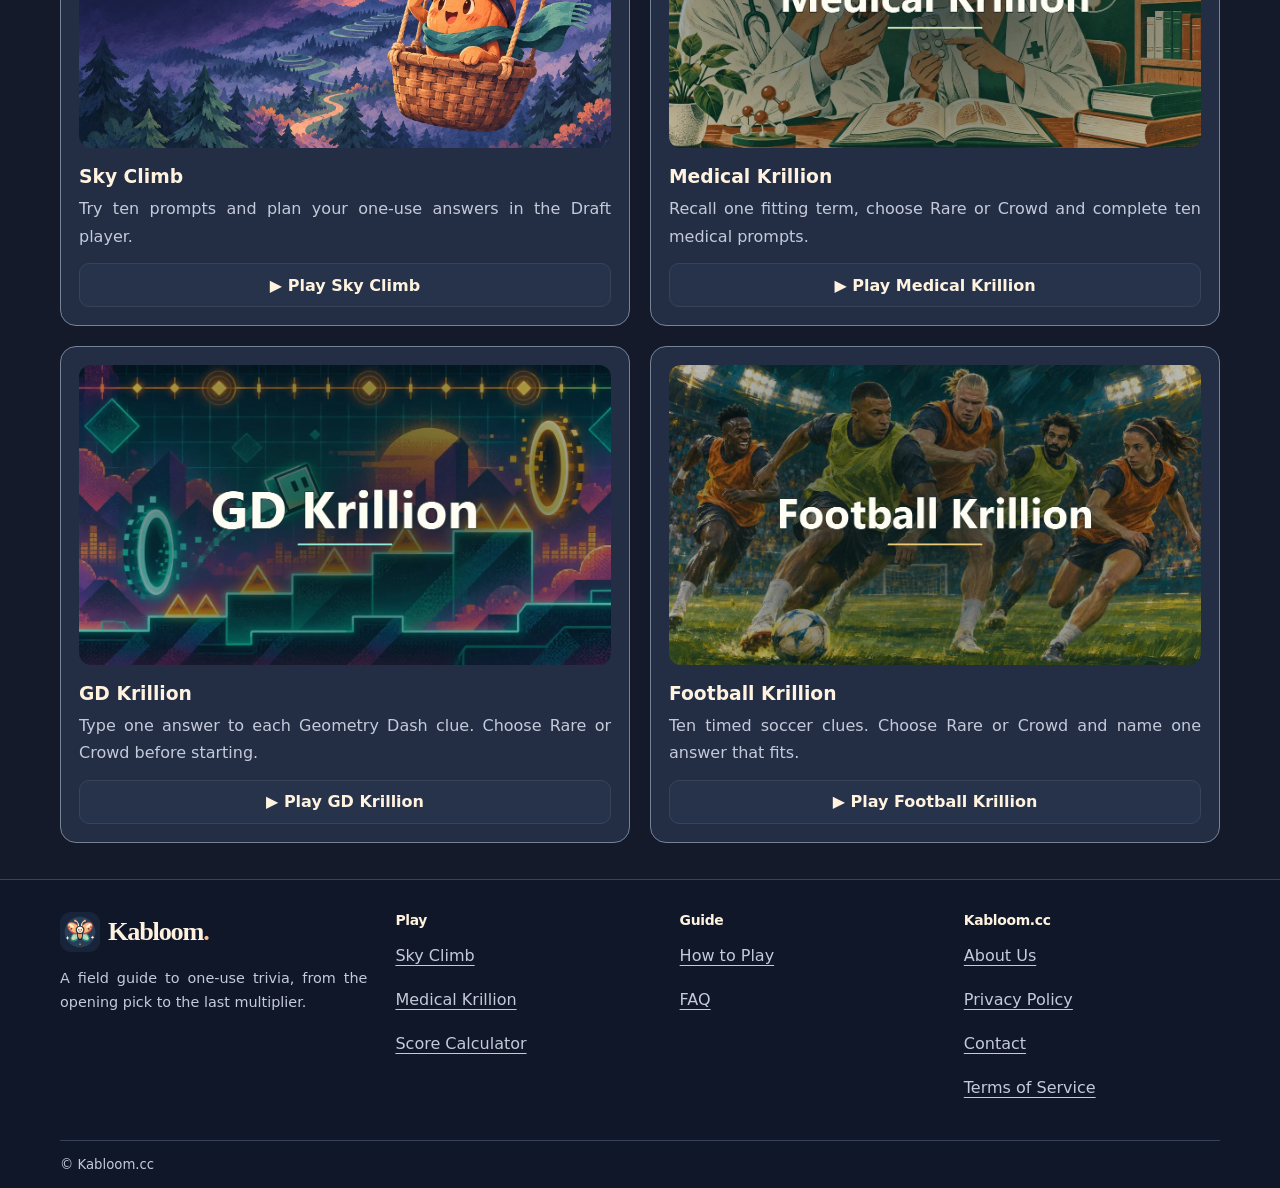
==== commit 370a4711: "Add Football Krillion and themed quiz covers" ====
--- a/index.html
+++ b/index.html
@@ -7,11 +7,11 @@
 <meta property="og:image" content="https://kabloom.cc/images/kabloom-sky-climb-cover.webp"><meta name="twitter:card" content="summary_large_image">
 <link rel="icon" type="image/svg+xml" href="/images/kabloom-logo.svg">
 <link rel="apple-touch-icon" href="/images/kabloom-icon-192.png"><link rel="manifest" href="/manifest.webmanifest">
-<link rel="stylesheet" href="/site.css?v=8ad3ec94f622"><link rel="stylesheet" href="/medical-guide.css?v=2ea54ebb9d00"><script defer src="/medical-guide.js?v=2ea54ebb9d00"></script><script defer data-domain="kabloom.cc" data-api="https://data.1back.link/api/send" src="https://data.1back.link/js/app.js"></script><script type="module" src="/site.mjs?v=8ad3ec94f622"></script></head>
+<link rel="stylesheet" href="/site.css?v=8ad3ec94f622"><link rel="stylesheet" href="/medical-guide.css?v=0673bd8649d3"><script defer src="/medical-guide.js?v=0673bd8649d3"></script><script defer data-domain="kabloom.cc" data-api="https://data.1back.link/api/send" src="https://data.1back.link/js/app.js"></script><script type="module" src="/site.mjs?v=8ad3ec94f622"></script></head>
 <body><a class="skip" href="#main">Skip to content</a><header class="top"><div class="top-inner wrap">
-  <a href="/" class="brand"><img src="/images/kabloom-logo.webp" width="40" height="40" alt=""><span>Kabloom<span class="brand-dot">.</span></span></a><nav aria-label="Primary navigation"><a class="play-link" href="/#play"><svg viewBox="0 0 24 24" aria-hidden="true" fill="none" stroke="currentColor" stroke-width="1.7" stroke-linecap="round" stroke-linejoin="round"><path d="m9 5 12 7-12 7V5Z"/></svg><span>Play Now</span></a><details class="medical-more"><summary>Play More <svg viewBox="0 0 24 24" aria-hidden="true" fill="none" stroke="currentColor" stroke-width="2"><path d="m6 9 6 6 6-6"/></svg></summary><div><a href="/">Sky Climb</a><a href="/medical-krillion/">Medical Krillion</a><a href="/gd-krillion/">GD Krillion</a></div></details><a class="guide-link" href="/#guide">Guide</a><a class="faq-link" href="/#faq">FAQ</a></nav>
+  <a href="/" class="brand"><img src="/images/kabloom-logo.webp" width="40" height="40" alt=""><span>Kabloom<span class="brand-dot">.</span></span></a><nav aria-label="Primary navigation"><a class="play-link" href="/#play"><svg viewBox="0 0 24 24" aria-hidden="true" fill="none" stroke="currentColor" stroke-width="1.7" stroke-linecap="round" stroke-linejoin="round"><path d="m9 5 12 7-12 7V5Z"/></svg><span>Play Now</span></a><details class="medical-more"><summary>Play More <svg viewBox="0 0 24 24" aria-hidden="true" fill="none" stroke="currentColor" stroke-width="2"><path d="m6 9 6 6 6-6"/></svg></summary><div><a href="/">Sky Climb</a><a href="/medical-krillion/">Medical Krillion</a><a href="/gd-krillion/">GD Krillion</a><a href="/football-krillion/">Football Krillion</a></div></details><a class="guide-link" href="/#guide">Guide</a><a class="faq-link" href="/#faq">FAQ</a></nav>
   <button class="button install" type="button" data-install><svg viewBox="0 0 24 24" aria-hidden="true" fill="none" stroke="currentColor" stroke-width="1.7" stroke-linecap="round" stroke-linejoin="round"><path d="M12 3v12m-5-5 5 5 5-5M4 17v4h16v-4"/></svg><span>Install App</span></button>
-</div></header><aside class="medical-updates wrap" aria-label="Game updates" data-paused="false"><strong>NEW</strong><div class="update-window"><div class="update-track"><div class="update-group" ><a href="/gd-krillion/" target="_blank" rel="noopener noreferrer">GD Krillion · New Geometry Dash trivia ↗</a><a href="/medical-krillion/" target="_blank" rel="noopener noreferrer" >Medical Krillion · Ten prompts. Rare or Crowd. ↗</a><a href="/#play" target="_blank" rel="noopener noreferrer" >Sky Climb · Plan your one-use answers. ↗</a></div><div class="update-group" aria-hidden="true"><a href="/gd-krillion/" target="_blank" rel="noopener noreferrer" tabindex="-1">GD Krillion · New Geometry Dash trivia ↗</a><a href="/medical-krillion/" target="_blank" rel="noopener noreferrer" tabindex="-1">Medical Krillion · Ten prompts. Rare or Crowd. ↗</a><a href="/#play" target="_blank" rel="noopener noreferrer" tabindex="-1">Sky Climb · Plan your one-use answers. ↗</a></div></div></div><button type="button" data-pause-updates aria-label="Pause updates" title="Pause updates" aria-pressed="false">Ⅱ</button></aside><main id="main"><section id="play" class="play-section wrap" aria-labelledby="game-title">
+</div></header><aside class="medical-updates wrap" aria-label="Game updates" data-paused="false"><strong>NEW</strong><div class="update-window"><div class="update-track"><div class="update-group" ><a href="/football-krillion/" target="_blank" rel="noopener noreferrer">Football Krillion · New soccer trivia ↗</a><a href="/gd-krillion/" target="_blank" rel="noopener noreferrer">GD Krillion · New Geometry Dash trivia ↗</a><a href="/medical-krillion/" target="_blank" rel="noopener noreferrer" >Medical Krillion · Ten prompts. Rare or Crowd. ↗</a><a href="/#play" target="_blank" rel="noopener noreferrer" >Sky Climb · Plan your one-use answers. ↗</a></div><div class="update-group" aria-hidden="true"><a href="/football-krillion/" target="_blank" rel="noopener noreferrer" tabindex="-1">Football Krillion · New soccer trivia ↗</a><a href="/gd-krillion/" target="_blank" rel="noopener noreferrer" tabindex="-1">GD Krillion · New Geometry Dash trivia ↗</a><a href="/medical-krillion/" target="_blank" rel="noopener noreferrer" tabindex="-1">Medical Krillion · Ten prompts. Rare or Crowd. ↗</a><a href="/#play" target="_blank" rel="noopener noreferrer" tabindex="-1">Sky Climb · Plan your one-use answers. ↗</a></div></div></div><button type="button" data-pause-updates aria-label="Pause updates" title="Pause updates" aria-pressed="false">Ⅱ</button></aside><main id="main"><section id="play" class="play-section wrap" aria-labelledby="game-title">
   <div class="game-heading"><div><h1 id="game-title">Kabloom Sky Climb</h1><p>Play Crowdict Draft free online · A ten-question climb</p></div>
     <div class="page-actions">
       <button type="button" class="icon-button" aria-label="Save page" title="Save page" id="save" aria-pressed="false" hidden><svg viewBox="0 0 24 24" aria-hidden="true" fill="none" stroke="currentColor" stroke-width="1.7" stroke-linecap="round" stroke-linejoin="round"><path d="M6 4h12v17l-6-4-6 4Z"/></svg></button>
@@ -77,7 +77,7 @@
   <button type="button" class="icon-button" aria-label="Close share options" title="Close share options" data-close-dialog><svg viewBox="0 0 24 24" aria-hidden="true" fill="none" stroke="currentColor" stroke-width="1.7" stroke-linecap="round" stroke-linejoin="round"><path d="m6 6 12 12M6 18 18 6"/></svg></button>
   <h2 id="share-title">Share Kabloom</h2><button type="button" class="button secondary" data-copy>Copy site link</button>
   <label class="share-field" hidden>Site link <input readonly value="https://kabloom.cc/"></label><p role="status" class="feedback"></p>
-</div></dialog><dialog id="art-dialog" aria-label="Enlarged guide illustration"><div class="dialog-body"><button type="button" class="icon-button" aria-label="Close illustration" title="Close illustration" data-close-dialog><svg viewBox="0 0 24 24" aria-hidden="true" fill="none" stroke="currentColor" stroke-width="1.7" stroke-linecap="round" stroke-linejoin="round"><path d="m6 6 12 12M6 18 18 6"/></svg></button><img alt=""></div></dialog><section class="wrap medical-collection" aria-labelledby="more-games-title"><h2 id="more-games-title">Play More</h2><div class="medical-card-grid"><article><a href="/"><img src="/images/kabloom-sky-climb-cover.webp" alt="Sky Climb cover with a flying seed" width="1200" height="675" loading="lazy"></a><h3>Sky Climb</h3><p>Try ten prompts and plan your one-use answers in the Draft player.</p><a class="button secondary" href="/">▶ Play Sky Climb</a></article><article><a href="/medical-krillion/"><img src="/medical-art/medical-krillion-cover.webp" alt="Medical Krillion pocket guide cover with a timer and reminders" width="1200" height="675" loading="lazy"></a><h3>Medical Krillion</h3><p>Recall one fitting term, choose Rare or Crowd and complete ten medical prompts.</p><a class="button secondary" href="/medical-krillion/">▶ Play Medical Krillion</a></article><article><a href="/gd-krillion/"><img src="/gd-art/gd-krillion-cover.webp" alt="GD Krillion title over the game’s pixel-art forest" width="1200" height="675" loading="lazy"></a><h3>GD Krillion</h3><p>Type one answer to each Geometry Dash clue. Choose Rare or Crowd before starting.</p><a class="button secondary" href="/gd-krillion/">▶ Play GD Krillion</a></article></div></section><footer class="footer"><div class="footer-grid wrap">
+</div></dialog><dialog id="art-dialog" aria-label="Enlarged guide illustration"><div class="dialog-body"><button type="button" class="icon-button" aria-label="Close illustration" title="Close illustration" data-close-dialog><svg viewBox="0 0 24 24" aria-hidden="true" fill="none" stroke="currentColor" stroke-width="1.7" stroke-linecap="round" stroke-linejoin="round"><path d="m6 6 12 12M6 18 18 6"/></svg></button><img alt=""></div></dialog><section class="wrap medical-collection" aria-labelledby="more-games-title"><h2 id="more-games-title">Play More</h2><div class="medical-card-grid"><article><a href="/"><img src="/images/kabloom-sky-climb-cover.webp" alt="Sky Climb cover with a flying seed" width="1200" height="675" loading="lazy"></a><h3>Sky Climb</h3><p>Try ten prompts and plan your one-use answers in the Draft player.</p><a class="button secondary" href="/">▶ Play Sky Climb</a></article><article><a href="/medical-krillion/"><img src="/medical-art/medical-krillion-cover.webp" alt="Medical Krillion title over an illustration of a doctor and pharmacist" width="1200" height="675" loading="lazy"></a><h3>Medical Krillion</h3><p>Recall one fitting term, choose Rare or Crowd and complete ten medical prompts.</p><a class="button secondary" href="/medical-krillion/">▶ Play Medical Krillion</a></article><article><a href="/gd-krillion/"><img src="/gd-art/gd-krillion-cover.webp" alt="GD Krillion title over a geometric rhythm-platformer scene" width="1200" height="675" loading="lazy"></a><h3>GD Krillion</h3><p>Type one answer to each Geometry Dash clue. Choose Rare or Crowd before starting.</p><a class="button secondary" href="/gd-krillion/">▶ Play GD Krillion</a></article><article><a href="/football-krillion/"><img src="/football-art/football-krillion-cover.webp" alt="Football Krillion title over an illustrated soccer exhibition" width="1200" height="675" loading="lazy"></a><h3>Football Krillion</h3><p>Ten timed soccer clues. Choose Rare or Crowd and name one answer that fits.</p><a class="button secondary" href="/football-krillion/">▶ Play Football Krillion</a></article></div></section><footer class="footer"><div class="footer-grid wrap">
   <div><a href="/" class="brand"><img src="/images/kabloom-logo.webp" width="40" height="40" alt=""><span>Kabloom<span class="brand-dot">.</span></span></a><p>A field guide to one-use trivia, from the opening pick to the last multiplier.</p></div>
   <nav aria-label="Game"><h2>Play</h2><a href="/#play">Sky Climb</a><a href="/medical-krillion/">Medical Krillion</a><a href="/#calculator">Score Calculator</a></nav>
   <nav aria-label="Guide"><h2>Guide</h2><a href="/#guide">How to Play</a><a href="/#faq">FAQ</a></nav>
